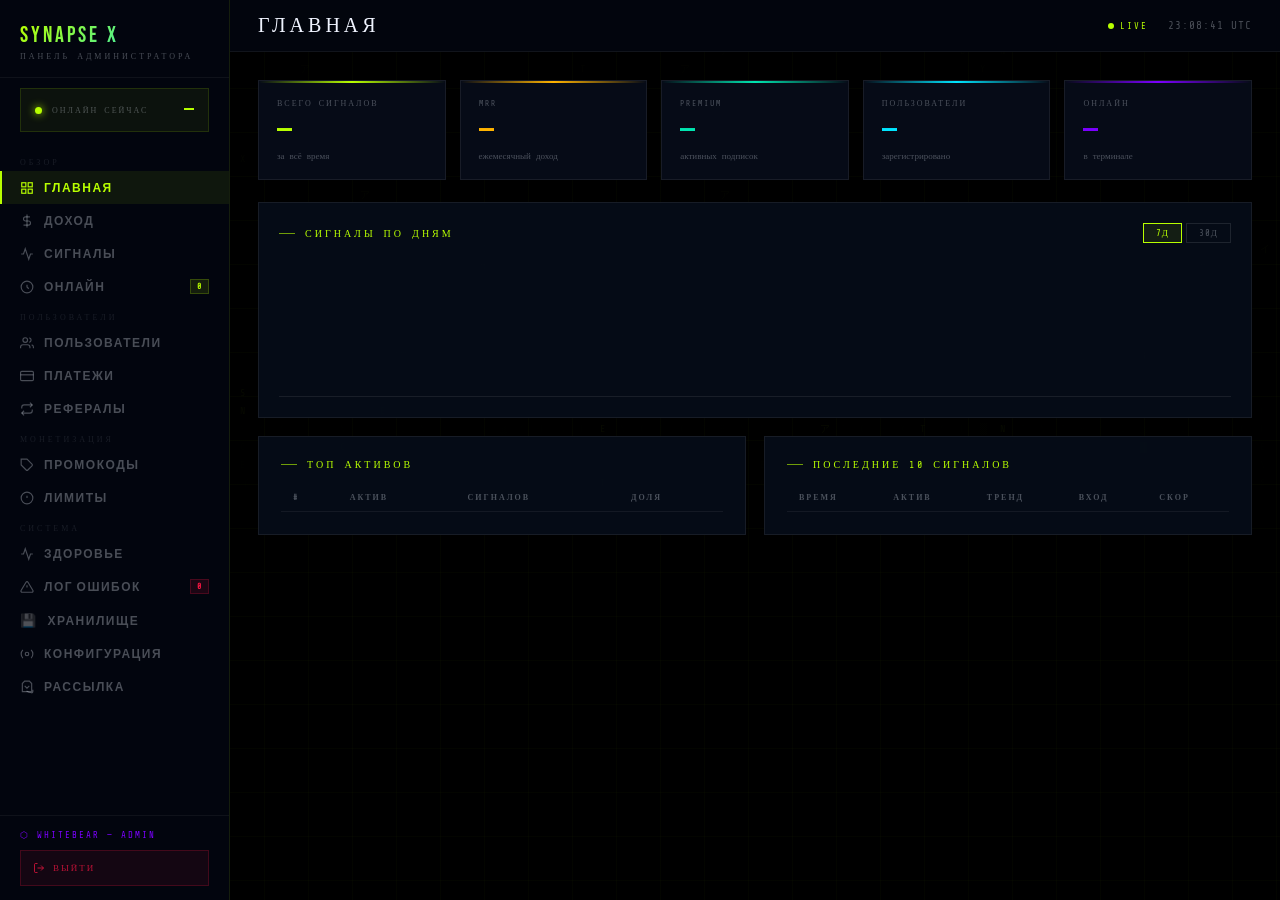
==== templates/admin.html @ c57192e7 "SynapseX clean start" ====
<!DOCTYPE html>
<html lang="ru">
<head>
<meta charset="UTF-8">
<meta name="viewport" content="width=device-width, initial-scale=1.0">
<title>SYNAPSE X // ПАНЕЛЬ АДМИНИСТРАТОРА</title>
<link href="https://fonts.googleapis.com/css2?family=Bebas+Neue&family=Share+Tech+Mono&family=Barlow+Condensed:wght@400;600;700;800;900&display=swap" rel="stylesheet">
<style>
*,*::before,*::after{box-sizing:border-box;margin:0;padding:0;}
:root{
  --void:#000;--deep:#03060f;--s1:#070d1a;--s2:#0d1525;
  --acid:#b8ff00;--volt:#7b00ff;--ice:#00e5ff;
  --hot:#ff1744;--gold:#ffb300;--mint:#00e5b0;--coral:#ff5565;
  --t1:#f0f4ff;--t2:rgba(240,244,255,.65);--t3:rgba(240,244,255,.3);--t4:rgba(240,244,255,.1);
  --b0:rgba(255,255,255,.04);--b1:rgba(255,255,255,.07);--b2:rgba(255,255,255,.12);
  --fb:'Bebas Neue';--fc:'Barlow Condensed';--fm:'Share Tech Mono';
}
html,body{width:100vw;min-height:100vh;background:var(--void);color:var(--t1);font-family:var(--fc),sans-serif;overflow-x:hidden;}
canvas#bg{position:fixed;inset:0;z-index:0;opacity:.09;pointer-events:none;}
.grid-bg{position:fixed;inset:0;z-index:0;pointer-events:none;
  background-image:linear-gradient(rgba(184,255,0,.02) 1px,transparent 1px),
  linear-gradient(90deg,rgba(184,255,0,.02) 1px,transparent 1px);background-size:44px 44px;}

/* ── Layout ── */
.layout{display:flex;min-height:100vh;position:relative;z-index:1;}

/* ── Sidebar ── */
.sidebar{width:230px;flex-shrink:0;background:rgba(3,6,15,.98);border-right:1px solid rgba(184,255,0,.1);
  display:flex;flex-direction:column;position:sticky;top:0;height:100vh;overflow-y:auto;}
.sidebar-logo{padding:22px 20px 16px;border-bottom:1px solid rgba(255,255,255,.05);}
.sidebar-logo-title{font-family:var(--fb);font-size:22px;letter-spacing:3px;
  background:linear-gradient(135deg,var(--acid),var(--ice));-webkit-background-clip:text;
  -webkit-text-fill-color:transparent;background-clip:text;}
.sidebar-logo-sub{font-family:var(--fm);font-size:8px;color:var(--t3);letter-spacing:3px;margin-top:3px;}

.online-badge{margin:10px 20px;background:rgba(184,255,0,.05);border:1px solid rgba(184,255,0,.13);
  padding:9px 14px;display:flex;align-items:center;gap:10px;}
.online-dot{width:7px;height:7px;border-radius:50%;background:var(--acid);flex-shrink:0;
  box-shadow:0 0 8px var(--acid);animation:blink 1.5s ease-in-out infinite;}
.online-label{font-family:var(--fm);font-size:8px;color:var(--t3);letter-spacing:2px;}
.online-count{font-family:var(--fb);font-size:20px;color:var(--acid);margin-left:auto;}

.nav{padding:6px 0;flex:1;}
.nav-section{font-family:var(--fm);font-size:8px;color:var(--t4);letter-spacing:3px;padding:10px 20px 4px;}
.nav-item{display:flex;align-items:center;gap:10px;padding:9px 20px;font-size:12px;font-weight:700;
  letter-spacing:1.5px;text-transform:uppercase;color:var(--t3);cursor:pointer;text-decoration:none;
  transition:all .2s;position:relative;}
.nav-item:hover{color:var(--t1);background:rgba(184,255,0,.04);}
.nav-item.active{color:var(--acid);background:rgba(184,255,0,.07);}
.nav-item.active::before{content:'';position:absolute;left:0;top:0;bottom:0;width:2px;background:var(--acid);}
.nav-item svg{width:14px;height:14px;flex-shrink:0;}
.nav-badge{margin-left:auto;font-family:var(--fm);font-size:8px;padding:2px 6px;
  background:rgba(184,255,0,.1);color:var(--acid);border:1px solid rgba(184,255,0,.2);}
.nav-badge.red{background:rgba(255,23,68,.1);color:var(--hot);border-color:rgba(255,23,68,.2);}
.nav-badge.gold{background:rgba(255,179,0,.1);color:var(--gold);border-color:rgba(255,179,0,.2);}

.sidebar-footer{padding:14px 20px;border-top:1px solid rgba(255,255,255,.05);}
.admin-tag{font-family:var(--fm);font-size:9px;color:var(--volt);letter-spacing:2px;margin-bottom:10px;}
.btn-logout{display:flex;align-items:center;gap:8px;width:100%;height:36px;
  background:rgba(255,23,68,.07);border:1px solid rgba(255,23,68,.2);color:rgba(255,23,68,.7);
  font-family:var(--fm);font-size:9px;letter-spacing:2px;cursor:pointer;text-decoration:none;
  padding:0 12px;transition:all .2s;text-transform:uppercase;}
.btn-logout:hover{background:rgba(255,23,68,.14);border-color:var(--hot);color:var(--hot);}

/* ── Main ── */
.main{flex:1;display:flex;flex-direction:column;min-width:0;}
.topbar{height:52px;background:rgba(3,6,15,.92);border-bottom:1px solid rgba(255,255,255,.06);
  display:flex;align-items:center;justify-content:space-between;padding:0 28px;
  position:sticky;top:0;z-index:50;backdrop-filter:blur(10px);}
.page-title{font-family:var(--fb);font-size:20px;letter-spacing:4px;color:var(--t1);}
.topbar-right{display:flex;align-items:center;gap:20px;}
.live-indicator{display:flex;align-items:center;gap:6px;font-family:var(--fm);font-size:9px;color:var(--acid);letter-spacing:2px;}
.live-dot{width:6px;height:6px;background:var(--acid);border-radius:50%;animation:blink 1.2s infinite;}
@keyframes blink{0%,100%{opacity:1;}50%{opacity:.3;}}
.clock{font-family:var(--fm);font-size:11px;color:var(--t3);letter-spacing:1px;}
.content{padding:28px;flex:1;}

/* ── Stats grid ── */
.stats-grid{display:grid;grid-template-columns:repeat(5,1fr);gap:14px;margin-bottom:22px;}
.stats-grid-3{display:grid;grid-template-columns:repeat(3,1fr);gap:14px;margin-bottom:22px;}
.stats-grid-4{display:grid;grid-template-columns:repeat(4,1fr);gap:14px;margin-bottom:22px;}
.stat-card{background:rgba(7,13,26,.9);border:1px solid rgba(255,255,255,.07);
  padding:18px;position:relative;overflow:hidden;transition:border-color .2s;}
.stat-card:hover{border-color:rgba(184,255,0,.2);}
.stat-card::after{content:'';position:absolute;top:0;left:0;right:0;height:2px;}
.stat-card.green::after{background:linear-gradient(90deg,transparent,var(--acid),transparent);}
.stat-card.blue::after{background:linear-gradient(90deg,transparent,var(--ice),transparent);}
.stat-card.violet::after{background:linear-gradient(90deg,transparent,var(--volt),transparent);}
.stat-card.gold::after{background:linear-gradient(90deg,transparent,var(--gold),transparent);}
.stat-card.red::after{background:linear-gradient(90deg,transparent,var(--hot),transparent);}
.stat-card.mint::after{background:linear-gradient(90deg,transparent,var(--mint),transparent);}
.stat-label{font-family:var(--fm);font-size:8px;color:var(--t3);letter-spacing:2px;margin-bottom:8px;}
.stat-value{font-family:var(--fb);font-size:30px;letter-spacing:2px;line-height:1;}
.stat-value.green{color:var(--acid);}.stat-value.blue{color:var(--ice);}
.stat-value.violet{color:var(--volt);}.stat-value.gold{color:var(--gold);}
.stat-value.red{color:var(--hot);}.stat-value.mint{color:var(--mint);}
.stat-delta{font-family:var(--fm);font-size:9px;color:var(--t3);margin-top:5px;}

/* ── Panel ── */
.panel{background:rgba(7,13,26,.85);border:1px solid rgba(255,255,255,.07);padding:22px;margin-bottom:18px;}
.section-header{font-family:var(--fm);font-size:10px;color:var(--acid);letter-spacing:3px;margin-bottom:14px;
  display:flex;align-items:center;gap:10px;}
.section-header::before{content:'';width:16px;height:1px;background:var(--acid);opacity:.6;}

/* ── Table ── */
.data-table{width:100%;border-collapse:collapse;}
.data-table th{font-family:var(--fm);font-size:8px;color:var(--t3);letter-spacing:2px;text-transform:uppercase;
  padding:9px 12px;text-align:left;border-bottom:1px solid rgba(255,255,255,.06);white-space:nowrap;}
.data-table td{padding:10px 12px;font-size:12px;font-weight:600;letter-spacing:.5px;
  border-bottom:1px solid rgba(255,255,255,.04);color:var(--t2);}
.data-table tr:hover td{background:rgba(184,255,0,.02);}

/* ── Badges ── */
.badge{display:inline-block;padding:2px 8px;font-family:var(--fm);font-size:9px;letter-spacing:1px;}
.badge-long{background:rgba(0,229,176,.12);color:var(--mint);border:1px solid rgba(0,229,176,.2);}
.badge-short{background:rgba(255,23,68,.12);color:var(--hot);border:1px solid rgba(255,23,68,.2);}
.badge-neutral{background:rgba(255,255,255,.06);color:var(--t3);border:1px solid rgba(255,255,255,.1);}
.badge-ok{background:rgba(184,255,0,.1);color:var(--acid);border:1px solid rgba(184,255,0,.2);}
.badge-error{background:rgba(255,23,68,.12);color:var(--hot);border:1px solid rgba(255,23,68,.2);}
.badge-warn{background:rgba(255,179,0,.12);color:var(--gold);border:1px solid rgba(255,179,0,.2);}
.badge-premium{background:rgba(255,179,0,.15);color:var(--gold);border:1px solid rgba(255,179,0,.35);}
.badge-online{background:rgba(184,255,0,.1);color:var(--acid);border:1px solid rgba(184,255,0,.2);}

/* ── Buttons ── */
.btn-action{font-family:var(--fm);font-size:9px;letter-spacing:1px;padding:4px 10px;
  cursor:pointer;border:1px solid;transition:all .2s;text-transform:uppercase;background:none;}
.btn-action.danger{color:var(--hot);border-color:rgba(255,23,68,.3);}
.btn-action.danger:hover{background:rgba(255,23,68,.1);}
.btn-action.primary{color:var(--acid);border-color:rgba(184,255,0,.3);}
.btn-action.primary:hover{background:rgba(184,255,0,.08);}
.btn-action.gold{color:var(--gold);border-color:rgba(255,179,0,.3);}
.btn-action.gold:hover{background:rgba(255,179,0,.1);}
.btn-action.ice{color:var(--ice);border-color:rgba(0,229,255,.3);}
.btn-action.ice:hover{background:rgba(0,229,255,.08);}
.save-btn{background:rgba(184,255,0,.1);border:1px solid rgba(184,255,0,.25);color:var(--acid);
  font-family:var(--fm);font-size:9px;letter-spacing:2px;padding:8px 16px;cursor:pointer;
  transition:all .2s;text-transform:uppercase;}
.save-btn:hover{background:rgba(184,255,0,.2);}

/* ── User avatar ── */
.user-avatar{width:30px;height:30px;border-radius:50%;object-fit:cover;border:1px solid rgba(184,255,0,.2);}
.user-avatar-ph{width:30px;height:30px;border-radius:50%;background:rgba(123,0,255,.2);
  border:1px solid rgba(123,0,255,.3);display:flex;align-items:center;justify-content:center;
  font-family:var(--fb);font-size:12px;color:var(--volt);}
.progress-bar{height:4px;background:rgba(255,255,255,.08);border-radius:2px;min-width:60px;}
.progress-fill{height:100%;border-radius:2px;transition:width .3s;}

/* ── Config ── */
.config-grid{background:rgba(7,13,26,.85);border:1px solid rgba(255,255,255,.07);padding:20px;margin-bottom:16px;}
.config-row{display:flex;align-items:center;gap:14px;padding:13px 0;border-bottom:1px solid rgba(255,255,255,.04);}
.config-row:last-child{border-bottom:none;}
.config-label{font-size:13px;font-weight:700;letter-spacing:1px;flex:1;}
.config-desc{font-family:var(--fm);font-size:9px;color:var(--t3);margin-top:3px;}
.limit-input{background:rgba(7,13,26,.9);border:1px solid rgba(184,255,0,.2);color:var(--acid);
  font-family:var(--fm);font-size:13px;padding:7px 12px;width:90px;outline:none;text-align:center;}
.limit-input:focus{border-color:var(--acid);box-shadow:0 0 10px rgba(184,255,0,.15);}
.text-input{background:rgba(7,13,26,.9);border:1px solid rgba(184,255,0,.15);color:var(--t1);
  font-family:var(--fm);font-size:11px;padding:8px 12px;outline:none;width:180px;}
.text-input:focus{border-color:var(--acid);}

/* ── Health ── */
.health-grid{display:grid;grid-template-columns:repeat(3,1fr);gap:14px;}
.health-card{background:rgba(7,13,26,.85);border:1px solid rgba(255,255,255,.07);padding:18px;}
.health-service{font-family:var(--fm);font-size:11px;color:var(--t1);letter-spacing:2px;margin-bottom:8px;
  display:flex;align-items:center;gap:8px;}
.health-dot{width:7px;height:7px;border-radius:50%;flex-shrink:0;}
.dot-ok{background:var(--acid);box-shadow:0 0 8px var(--acid);animation:blink 2s infinite;}
.dot-err{background:var(--hot);}.dot-warn{background:var(--gold);}
.health-ms{font-family:var(--fm);font-size:10px;color:var(--t3);margin-top:6px;}
.health-detail{font-family:var(--fm);font-size:9px;color:var(--t3);margin-top:4px;word-break:break-all;}

/* ── Online cards ── */
.online-list{display:grid;grid-template-columns:repeat(auto-fill,minmax(280px,1fr));gap:12px;}
.online-card{background:rgba(7,13,26,.85);border:1px solid rgba(184,255,0,.1);
  padding:13px 15px;display:flex;align-items:center;gap:12px;position:relative;overflow:hidden;}
.online-card::before{content:'';position:absolute;left:0;top:0;bottom:0;width:2px;background:var(--acid);}
.online-card-info{flex:1;min-width:0;}
.online-card-name{font-size:13px;font-weight:700;letter-spacing:1px;white-space:nowrap;overflow:hidden;text-overflow:ellipsis;}
.online-card-email{font-family:var(--fm);font-size:9px;color:var(--t3);letter-spacing:1px;white-space:nowrap;overflow:hidden;text-overflow:ellipsis;}
.online-card-time{font-family:var(--fm);font-size:8px;color:var(--t4);margin-top:3px;}

/* ── Broadcast ── */
.broadcast-input{width:100%;min-height:90px;background:rgba(0,0,0,.4);border:1px solid rgba(184,255,0,.15);
  color:var(--t1);font-family:var(--fm);font-size:12px;padding:12px 16px;resize:vertical;outline:none;line-height:1.6;}
.broadcast-input:focus{border-color:var(--acid);}
.radio-group{display:flex;gap:12px;flex-wrap:wrap;margin:12px 0;}
.radio-opt{display:flex;align-items:center;gap:8px;cursor:pointer;font-family:var(--fm);font-size:10px;color:var(--t2);letter-spacing:1px;}
.radio-opt input{accent-color:var(--acid);}

/* ── Filters ── */
.filter-row{display:flex;gap:10px;align-items:center;margin-bottom:14px;flex-wrap:wrap;}
.filter-select,.filter-input{background:rgba(7,13,26,.9);border:1px solid rgba(255,255,255,.1);
  color:var(--t1);font-family:var(--fm);font-size:10px;padding:7px 12px;outline:none;letter-spacing:1px;}
.filter-select:focus,.filter-input:focus{border-color:var(--acid);}

/* ── Chart ── */
.chart-wrap{background:rgba(7,13,26,.85);border:1px solid rgba(255,255,255,.07);padding:20px;margin-bottom:18px;}
.chart-header{display:flex;align-items:center;justify-content:space-between;margin-bottom:14px;}
.chart-title{font-family:var(--fm);font-size:10px;color:var(--acid);letter-spacing:3px;display:flex;align-items:center;gap:10px;}
.chart-title::before{content:'';width:16px;height:1px;background:var(--acid);opacity:.6;}
.chart-period{display:flex;gap:4px;}
.chart-period-btn{font-family:var(--fm);font-size:9px;letter-spacing:1px;padding:4px 12px;
  background:transparent;border:1px solid rgba(255,255,255,.1);color:var(--t3);cursor:pointer;transition:all .2s;}
.chart-period-btn.active{border-color:var(--acid);color:var(--acid);background:rgba(184,255,0,.08);}
.chart-period-btn.gold-btn{border-color:rgba(255,179,0,.3);color:var(--gold);}
.chart-period-btn.gold-btn.active{border-color:var(--gold);background:rgba(255,179,0,.08);}
.chart-canvas-wrap{height:140px;position:relative;}
.chart-bars{display:flex;align-items:flex-end;gap:3px;height:100%;width:100%;}
.chart-bar-col{flex:1;display:flex;flex-direction:column;align-items:center;gap:4px;height:100%;justify-content:flex-end;}
.chart-bar{width:100%;border-radius:2px 2px 0 0;min-height:2px;position:relative;cursor:pointer;transition:height .4s ease;}
.chart-bar.green-bar{background:linear-gradient(180deg,var(--acid) 0%,rgba(184,255,0,.3) 100%);}
.chart-bar.gold-bar{background:linear-gradient(180deg,var(--gold) 0%,rgba(255,179,0,.3) 100%);}
.chart-bar:hover{filter:brightness(1.3);}
.chart-bar-tooltip{position:absolute;bottom:calc(100% + 6px);left:50%;transform:translateX(-50%);
  background:rgba(3,6,15,.95);border:1px solid rgba(184,255,0,.3);font-family:var(--fm);font-size:9px;
  color:var(--acid);padding:4px 8px;white-space:nowrap;opacity:0;pointer-events:none;transition:opacity .15s;z-index:10;}
.chart-bar:hover .chart-bar-tooltip{opacity:1;}
.chart-bar-label{font-family:var(--fm);font-size:7px;color:var(--t4);white-space:nowrap;overflow:hidden;text-overflow:ellipsis;max-width:100%;text-align:center;}
.chart-zero{position:absolute;bottom:0;left:0;right:0;height:1px;background:rgba(255,255,255,.08);}

/* ── Error log ── */
.log-item{padding:12px 16px;border-bottom:1px solid rgba(255,255,255,.04);display:flex;gap:12px;align-items:flex-start;}
.log-level{font-family:var(--fm);font-size:9px;letter-spacing:2px;padding:2px 8px;flex-shrink:0;border:1px solid;}
.log-level.ERROR{color:var(--hot);border-color:rgba(255,23,68,.3);background:rgba(255,23,68,.08);}
.log-level.WARNING{color:var(--gold);border-color:rgba(255,179,0,.3);background:rgba(255,179,0,.07);}
.log-level.CRITICAL{color:#fff;border-color:rgba(255,23,68,.6);background:rgba(255,23,68,.2);}
.log-msg{font-family:var(--fm);font-size:11px;color:var(--t2);flex:1;word-break:break-word;line-height:1.5;}
.log-meta{font-size:9px;color:var(--t3);letter-spacing:1px;margin-top:3px;}
.log-tb{font-family:var(--fm);font-size:9px;color:var(--t3);margin-top:6px;white-space:pre-wrap;
  max-height:80px;overflow:hidden;cursor:pointer;}
.log-tb.expanded{max-height:none;}

/* ── Promo form ── */
.promo-form{display:grid;grid-template-columns:repeat(auto-fill,minmax(160px,1fr));gap:12px;margin-bottom:14px;}
.form-group{display:flex;flex-direction:column;gap:6px;}
.form-label{font-family:var(--fm);font-size:9px;color:var(--t3);letter-spacing:2px;}

/* ── Two-col ── */
.two-col{display:grid;grid-template-columns:1fr 1fr;gap:18px;}

/* ── Toast ── */
#toast{position:fixed;bottom:28px;right:28px;z-index:1000;background:rgba(3,6,15,.97);
  border:1px solid var(--acid);padding:12px 20px;font-family:var(--fm);font-size:11px;color:var(--acid);
  letter-spacing:2px;opacity:0;transform:translateY(10px);transition:all .3s;pointer-events:none;
  box-shadow:0 0 20px rgba(184,255,0,.15);}
#toast.show{opacity:1;transform:translateY(0);}
#toast.error{border-color:var(--hot);color:var(--hot);box-shadow:0 0 20px rgba(255,23,68,.15);}

.tab-pane{display:none;}.tab-pane.active{display:block;}
</style>
</head>
<body>
<canvas id="bg"></canvas>
<div class="grid-bg"></div>
<div class="layout">

<!-- ═══ SIDEBAR ═══ -->
<aside class="sidebar">
  <div class="sidebar-logo">
    <div class="sidebar-logo-title">SYNAPSE X</div>
    <div class="sidebar-logo-sub">ПАНЕЛЬ АДМИНИСТРАТОРА</div>
  </div>

  <div class="online-badge">
    <div class="online-dot"></div>
    <div><div class="online-label">ОНЛАЙН СЕЙЧАС</div></div>
    <div class="online-count" id="sb-online">—</div>
  </div>

  <nav class="nav">
    <div class="nav-section">ОБЗОР</div>
    <a class="nav-item active" onclick="switchTab('dashboard')">
      <svg viewBox="0 0 24 24" fill="none" stroke="currentColor" stroke-width="2"><rect x="3" y="3" width="7" height="7"/><rect x="14" y="3" width="7" height="7"/><rect x="14" y="14" width="7" height="7"/><rect x="3" y="14" width="7" height="7"/></svg>
      Главная
    </a>
    <a class="nav-item" onclick="switchTab('revenue')">
      <svg viewBox="0 0 24 24" fill="none" stroke="currentColor" stroke-width="2"><line x1="12" y1="1" x2="12" y2="23"/><path d="M17 5H9.5a3.5 3.5 0 0 0 0 7h5a3.5 3.5 0 0 1 0 7H6"/></svg>
      Доход
    </a>
    <a class="nav-item" onclick="switchTab('signals')">
      <svg viewBox="0 0 24 24" fill="none" stroke="currentColor" stroke-width="2"><polyline points="22 12 18 12 15 21 9 3 6 12 2 12"/></svg>
      Сигналы
    </a>
    <a class="nav-item" onclick="switchTab('online')">
      <svg viewBox="0 0 24 24" fill="none" stroke="currentColor" stroke-width="2"><circle cx="12" cy="12" r="10"/><path d="M12 8v4l3 3"/></svg>
      Онлайн <span class="nav-badge" id="nb-online">0</span>
    </a>

    <div class="nav-section">ПОЛЬЗОВАТЕЛИ</div>
    <a class="nav-item" onclick="switchTab('users')">
      <svg viewBox="0 0 24 24" fill="none" stroke="currentColor" stroke-width="2"><path d="M17 21v-2a4 4 0 0 0-4-4H5a4 4 0 0 0-4 4v2"/><circle cx="9" cy="7" r="4"/><path d="M23 21v-2a4 4 0 0 0-3-3.87"/><path d="M16 3.13a4 4 0 0 1 0 7.75"/></svg>
      Пользователи
    </a>
    <a class="nav-item" onclick="switchTab('payments')">
      <svg viewBox="0 0 24 24" fill="none" stroke="currentColor" stroke-width="2"><rect x="1" y="4" width="22" height="16" rx="2"/><line x1="1" y1="10" x2="23" y2="10"/></svg>
      Платежи
    </a>
    <a class="nav-item" onclick="switchTab('referrals')">
      <svg viewBox="0 0 24 24" fill="none" stroke="currentColor" stroke-width="2"><path d="M17 1l4 4-4 4"/><path d="M3 11V9a4 4 0 0 1 4-4h14"/><path d="M7 23l-4-4 4-4"/><path d="M21 13v2a4 4 0 0 1-4 4H3"/></svg>
      Рефералы
    </a>

    <div class="nav-section">МОНЕТИЗАЦИЯ</div>
    <a class="nav-item" onclick="switchTab('promo')">
      <svg viewBox="0 0 24 24" fill="none" stroke="currentColor" stroke-width="2"><path d="M20.59 13.41l-7.17 7.17a2 2 0 0 1-2.83 0L2 12V2h10l8.59 8.59a2 2 0 0 1 0 2.82z"/><line x1="7" y1="7" x2="7.01" y2="7"/></svg>
      Промокоды
    </a>
    <a class="nav-item" onclick="switchTab('limits')">
      <svg viewBox="0 0 24 24" fill="none" stroke="currentColor" stroke-width="2"><circle cx="12" cy="12" r="10"/><line x1="12" y1="8" x2="12" y2="12"/><line x1="12" y1="16" x2="12.01" y2="16"/></svg>
      Лимиты
    </a>

    <div class="nav-section">СИСТЕМА</div>
    <a class="nav-item" onclick="switchTab('health')">
      <svg viewBox="0 0 24 24" fill="none" stroke="currentColor" stroke-width="2"><path d="M22 12h-4l-3 9L9 3l-3 9H2"/></svg>
      Здоровье
    </a>
    <a class="nav-item" onclick="switchTab('errorlog')">
      <svg viewBox="0 0 24 24" fill="none" stroke="currentColor" stroke-width="2"><path d="M10.29 3.86L1.82 18a2 2 0 0 0 1.71 3h16.94a2 2 0 0 0 1.71-3L13.71 3.86a2 2 0 0 0-3.42 0z"/><line x1="12" y1="9" x2="12" y2="13"/><line x1="12" y1="17" x2="12.01" y2="17"/></svg>
      Лог ошибок <span class="nav-badge red" id="nb-errors">0</span>
    </a>
    <a class="nav-item" onclick="switchTab('storage');loadStorage()">
      <span style="font-size:13px;">💾</span>
      Хранилище
    </a>
    <a class="nav-item" onclick="switchTab('config')">
      <svg viewBox="0 0 24 24" fill="none" stroke="currentColor" stroke-width="2"><circle cx="12" cy="12" r="3"/><path d="M19.07 4.93a10 10 0 0 1 0 14.14"/><path d="M4.93 4.93a10 10 0 0 0 0 14.14"/></svg>
      Конфигурация
    </a>
    <a class="nav-item" onclick="switchTab('broadcast')">
      <svg viewBox="0 0 24 24" fill="none" stroke="currentColor" stroke-width="2"><path d="M22 16.92v3a2 2 0 0 1-2.18 2 19.79 19.79 0 0 1-8.63-3.07"/><path d="M16 2H8l-4 4v14h16V6z"/><polyline points="8 10 12 14 16 10"/></svg>
      Рассылка
    </a>
  </nav>

  <div class="sidebar-footer">
    <div class="admin-tag">⬡ WHITEBEAR — ADMIN</div>
    <a href="/admin/logout" class="btn-logout">
      <svg width="12" height="12" viewBox="0 0 24 24" fill="none" stroke="currentColor" stroke-width="2"><path d="M9 21H5a2 2 0 0 1-2-2V5a2 2 0 0 1 2-2h4"/><polyline points="16 17 21 12 16 7"/><line x1="21" y1="12" x2="9" y2="12"/></svg>
      Выйти
    </a>
  </div>
</aside>

<!-- ═══ MAIN ═══ -->
<div class="main">
  <div class="topbar">
    <div class="page-title" id="page-title">ГЛАВНАЯ</div>
    <div class="topbar-right">
      <div class="live-indicator"><div class="live-dot"></div>LIVE</div>
      <div class="clock" id="clock">--:--:--</div>
    </div>
  </div>

  <div class="content">

    <!-- ═══ ГЛАВНАЯ ═══ -->
    <div class="tab-pane active" id="tab-dashboard">
      <div class="stats-grid">
        <div class="stat-card green"><div class="stat-label">ВСЕГО СИГНАЛОВ</div><div class="stat-value green" id="stat-total">—</div><div class="stat-delta">за всё время</div></div>
        <div class="stat-card gold"><div class="stat-label">MRR</div><div class="stat-value gold" id="stat-mrr">—</div><div class="stat-delta">ежемесячный доход</div></div>
        <div class="stat-card mint"><div class="stat-label">PREMIUM</div><div class="stat-value mint" id="stat-premium">—</div><div class="stat-delta">активных подписок</div></div>
        <div class="stat-card blue"><div class="stat-label">ПОЛЬЗОВАТЕЛИ</div><div class="stat-value blue" id="stat-users">—</div><div class="stat-delta">зарегистрировано</div></div>
        <div class="stat-card violet"><div class="stat-label">ОНЛАЙН</div><div class="stat-value violet" id="stat-online">—</div><div class="stat-delta">в терминале</div></div>
      </div>

      <!-- График сигналов -->
      <div class="chart-wrap">
        <div class="chart-header">
          <div class="chart-title">СИГНАЛЫ ПО ДНЯМ</div>
          <div class="chart-period">
            <button class="chart-period-btn active" onclick="setChartPeriod(7,this,'signals')">7Д</button>
            <button class="chart-period-btn" onclick="setChartPeriod(30,this,'signals')">30Д</button>
          </div>
        </div>
        <div class="chart-canvas-wrap"><div class="chart-bars" id="signals-chart-bars"></div><div class="chart-zero"></div></div>
      </div>

      <div class="two-col">
        <div class="panel">
          <div class="section-header">ТОП АКТИВОВ</div>
          <table class="data-table" id="top-assets-table">
            <thead><tr><th>#</th><th>АКТИВ</th><th>СИГНАЛОВ</th><th>ДОЛЯ</th></tr></thead>
            <tbody></tbody>
          </table>
        </div>
        <div class="panel">
          <div class="section-header">ПОСЛЕДНИЕ 10 СИГНАЛОВ</div>
          <table class="data-table" id="recent-signals-table">
            <thead><tr><th>ВРЕМЯ</th><th>АКТИВ</th><th>ТРЕНД</th><th>ВХОД</th><th>СКОР</th></tr></thead>
            <tbody></tbody>
          </table>
        </div>
      </div>
    </div>

    <!-- ═══ ДОХОД ═══ -->
    <div class="tab-pane" id="tab-revenue">
      <div class="stats-grid-4">
        <div class="stat-card gold"><div class="stat-label">MRR (USD)</div><div class="stat-value gold" id="rev-mrr">—</div><div class="stat-delta" id="rev-subs">0 подписок</div></div>
        <div class="stat-card green"><div class="stat-label">ARR</div><div class="stat-value green" id="rev-arr">—</div><div class="stat-delta">прогноз на год</div></div>
        <div class="stat-card blue"><div class="stat-label">ЗА 30 ДНЕЙ</div><div class="stat-value blue" id="rev-30d">—</div><div class="stat-delta" id="rev-30d-cnt">0 платежей</div></div>
        <div class="stat-card mint"><div class="stat-label">СЕГОДНЯ</div><div class="stat-value mint" id="rev-today">—</div><div class="stat-delta" id="rev-today-cnt">0 платежей</div></div>
      </div>

      <div class="chart-wrap">
        <div class="chart-header">
          <div class="chart-title" style="color:var(--gold);">ДОХОД ПО ДНЯМ (USD)</div>
          <div class="chart-period">
            <button class="chart-period-btn gold-btn active" onclick="setRevChartPeriod(7,this)">7Д</button>
            <button class="chart-period-btn gold-btn" onclick="setRevChartPeriod(30,this)">30Д</button>
          </div>
        </div>
        <div class="chart-canvas-wrap"><div class="chart-bars" id="revenue-chart-bars"></div><div class="chart-zero"></div></div>
      </div>

      <div class="two-col">
        <div class="panel">
          <div class="section-header">ИТОГО ПО ВАЛЮТАМ</div>
          <table class="data-table">
            <tbody id="rev-currency-tbody"></tbody>
          </table>
        </div>
        <div class="panel">
          <div class="section-header">АКТИВНЫЕ ПОДПИСКИ</div>
          <div id="rev-active-list" style="font-family:var(--fm);font-size:11px;color:var(--t3);">Загрузка...</div>
        </div>
      </div>
    </div>

    <!-- ═══ СИГНАЛЫ ═══ -->
    <div class="tab-pane" id="tab-signals">
      <div class="filter-row">
        <select class="filter-select" id="filter-asset" onchange="loadSignals()"><option value="">Все активы</option></select>
        <select class="filter-select" id="filter-dir" onchange="loadSignals()">
          <option value="">Все направления</option>
          <option value="LONG">ЛОНГ</option>
          <option value="SHORT">ШОРТ</option>
        </select>
        <span class="badge badge-ok" id="signals-count" style="margin-left:auto;">0 записей</span>
      </div>
      <div class="panel" style="padding:0;overflow:auto;">
        <table class="data-table" id="signals-table">
          <thead><tr><th>#</th><th>ВРЕМЯ</th><th>АКТИВ</th><th>ТРЕНД</th><th>ВХОД</th><th>TP1</th><th>SL</th><th>ПЛЕЧО</th><th>МАРЖА</th><th>ПОЗИЦИЯ</th><th>СКОР</th><th>IP</th></tr></thead>
          <tbody></tbody>
        </table>
      </div>
    </div>

    <!-- ═══ ОНЛАЙН ═══ -->
    <div class="tab-pane" id="tab-online">
      <div class="stats-grid-3">
        <div class="stat-card green"><div class="stat-label">ОНЛАЙН СЕЙЧАС</div><div class="stat-value green" id="on-count">—</div><div class="stat-delta">открыт терминал</div></div>
        <div class="stat-card blue"><div class="stat-label">АКТИВНЫ (5 МИН)</div><div class="stat-value blue" id="on-active">—</div><div class="stat-delta">делали запросы</div></div>
        <div class="stat-card gold"><div class="stat-label">ПИКОВЫЕ</div><div class="stat-value gold" id="on-peak">—</div><div class="stat-delta">за сегодня</div></div>
      </div>
      <div class="panel">
        <div class="section-header">ПОЛЬЗОВАТЕЛИ В ТЕРМИНАЛЕ <button class="save-btn" style="margin-left:auto;" onclick="loadOnline()">↻ Обновить</button></div>
        <div class="online-list" id="online-list"><div style="font-family:var(--fm);font-size:11px;color:var(--t3);">Загрузка...</div></div>
      </div>
    </div>

    <!-- ═══ ПОЛЬЗОВАТЕЛИ ═══ -->
    <div class="tab-pane" id="tab-users">
      <div class="filter-row">
        <input class="filter-input" id="filter-user-search" placeholder="Имя / email..." oninput="filterUsersTable()" style="width:220px;">
        <select class="filter-select" id="filter-user-plan" onchange="filterUsersTable()">
          <option value="">Все тарифы</option>
          <option value="free">Бесплатный</option>
          <option value="premium">Премиум</option>
        </select>
        <span class="badge badge-ok" id="users-count" style="margin-left:auto;">0</span>
      </div>
      <div class="panel" style="padding:0;overflow:auto;">
        <table class="data-table" id="users-table">
          <thead><tr><th></th><th>ИМЯ</th><th>EMAIL</th><th>ТАРИФ</th><th>ЛИМИТ/ДЕНЬ</th><th>СЕГОДНЯ</th><th>РЕФЕРАЛ</th><th>ПОСЛЕДНИЙ ВИЗИТ</th><th>ДЕЙСТВИЯ</th></tr></thead>
          <tbody></tbody>
        </table>
      </div>
    </div>

    <!-- ═══ ПЛАТЕЖИ ═══ -->
    <div class="tab-pane" id="tab-payments">
      <div class="filter-row">
        <span class="badge badge-ok" id="payments-count" style="margin-left:auto;">0 записей</span>
        <button class="save-btn" onclick="loadPayments()">↻ Обновить</button>
      </div>
      <div class="panel" style="padding:0;overflow:auto;">
        <table class="data-table" id="payments-table">
          <thead><tr><th>#</th><th>ПОЛЬЗОВАТЕЛЬ</th><th>EMAIL</th><th>СУММА</th><th>ВАЛЮТА</th><th>СТАТУС</th><th>ДАТА</th><th>STRIPE ID</th></tr></thead>
          <tbody></tbody>
        </table>
      </div>
    </div>

    <!-- ═══ РЕФЕРАЛЫ ═══ -->
    <div class="tab-pane" id="tab-referrals">
      <div class="two-col" style="margin-bottom:18px;">
        <div class="panel">
          <div class="section-header">ТОП РЕФЕРЕРОВ</div>
          <table class="data-table" id="top-ref-table">
            <thead><tr><th>#</th><th>ПОЛЬЗОВАТЕЛЬ</th><th>ПРИГЛАШЕНО</th><th>ВОЗНАГРАЖДЕНО</th></tr></thead>
            <tbody></tbody>
          </table>
        </div>
        <div class="panel">
          <div class="section-header">СТАТИСТИКА</div>
          <div id="ref-stats" style="font-family:var(--fm);font-size:11px;color:var(--t3);">Загрузка...</div>
        </div>
      </div>
      <div class="panel" style="padding:0;overflow:auto;">
        <div class="section-header" style="padding:16px 16px 0;">ПОСЛЕДНИЕ РЕФЕРАЛЫ</div>
        <table class="data-table" id="referrals-table">
          <thead><tr><th>РЕФЕРЕР</th><th>ПРИГЛАШЁННЫЙ</th><th>БОНУС</th><th>ВЫДАН</th><th>ДАТА</th></tr></thead>
          <tbody></tbody>
        </table>
      </div>
    </div>

    <!-- ═══ ПРОМОКОДЫ ═══ -->
    <div class="tab-pane" id="tab-promo">
      <div class="panel">
        <div class="section-header">СОЗДАТЬ ПРОМОКОД</div>
        <div class="promo-form">
          <div class="form-group">
            <div class="form-label">КОД</div>
            <input class="text-input" id="promo-code" placeholder="SUMMER25" style="width:100%;">
          </div>
          <div class="form-group">
            <div class="form-label">СКИДКА %</div>
            <input class="limit-input" type="number" id="promo-pct" value="0" min="0" max="100" style="width:100%;">
          </div>
          <div class="form-group">
            <div class="form-label">СКИДКА $</div>
            <input class="limit-input" type="number" id="promo-amt" value="0" min="0" step="0.01" style="width:100%;">
          </div>
          <div class="form-group">
            <div class="form-label">ВАЛЮТА</div>
            <select class="filter-select" id="promo-currency" style="width:100%;">
              <option value="usd">USD</option>
              <option value="eur">EUR</option>
            </select>
          </div>
          <div class="form-group">
            <div class="form-label">МАКС. ИСПОЛЬЗОВАНИЙ</div>
            <input class="limit-input" type="number" id="promo-uses" value="1" min="0" style="width:100%;">
          </div>
          <div class="form-group">
            <div class="form-label">ДЕЙСТВУЕТ ДО</div>
            <input class="filter-input" type="date" id="promo-until" style="width:100%;">
          </div>
        </div>
        <div class="form-group" style="margin-bottom:14px;">
          <div class="form-label">ЗАМЕТКА</div>
          <input class="text-input" id="promo-notes" placeholder="Для чего этот код..." style="width:100%;max-width:400px;">
        </div>
        <button class="save-btn" onclick="createPromo()">+ СОЗДАТЬ КОД</button>
      </div>

      <div class="panel" style="padding:0;overflow:auto;">
        <div class="section-header" style="padding:16px 16px 0;">АКТИВНЫЕ ПРОМОКОДЫ</div>
        <table class="data-table" id="promo-table">
          <thead><tr><th>КОД</th><th>СКИДКА</th><th>ВАЛЮТА</th><th>ИСПОЛЬЗОВАНИЙ</th><th>МАКС</th><th>ДЕЙСТВУЕТ ДО</th><th>СТАТУС</th><th>ЗАМЕТКА</th><th>ДЕЙСТВИЕ</th></tr></thead>
          <tbody></tbody>
        </table>
      </div>
    </div>

    <!-- ═══ ЛИМИТЫ ═══ -->
    <div class="tab-pane" id="tab-limits">
      <div class="two-col">
        <div>
          <div class="panel">
            <div class="section-header">ГЛОБАЛЬНЫЕ ЛИМИТЫ</div>
            <div class="config-grid">
              <div class="config-row">
                <div><div class="config-label">Бесплатный — сигналов/день</div><div class="config-desc">Обычные пользователи</div></div>
                <input class="limit-input" type="number" id="cfg-free-limit" value="2" min="0" max="100">
                <button class="save-btn" onclick="saveLimit('free_daily_limit')">OK</button>
              </div>
              <div class="config-row">
                <div><div class="config-label">Premium — сигналов/день</div><div class="config-desc">Платные подписчики</div></div>
                <input class="limit-input" type="number" id="cfg-premium-limit" value="15" min="0" max="1000">
                <button class="save-btn" onclick="saveLimit('premium_daily_limit')">OK</button>
              </div>
              <div class="config-row">
                <div><div class="config-label">Rate Limiter — запросов/мин</div><div class="config-desc">Защита от спама по IP</div></div>
                <input class="limit-input" type="number" id="cfg-max-calls" value="5" min="1" max="60">
                <button class="save-btn" onclick="saveConfig('rate_limit')">OK</button>
              </div>
            </div>
          </div>
          <div class="panel">
            <div class="section-header">БЫСТРЫЕ ДЕЙСТВИЯ</div>
            <div style="display:flex;gap:10px;flex-wrap:wrap;">
              <button class="save-btn" onclick="adminAction('clear_rate_limits')">↺ Сбросить rate limiter</button>
              <button class="save-btn" onclick="adminAction('warm_cache')">⚡ Прогреть кэш</button>
              <button class="save-btn" style="color:var(--gold);border-color:rgba(255,179,0,.3);" onclick="resetAllDailyLimits()">↺ Сбросить дневные лимиты</button>
            </div>
          </div>
        </div>
        <div>
          <div class="panel">
            <div class="section-header">TTL КЭША</div>
            <div class="config-grid">
              <div class="config-row">
                <div><div class="config-label">TTL цен (сек)</div></div>
                <input class="limit-input" type="number" id="cfg-ttl-price" value="10" min="1">
                <button class="save-btn" onclick="saveConfig('ttl_price')">OK</button>
              </div>
              <div class="config-row">
                <div><div class="config-label">TTL свечей (сек)</div></div>
                <input class="limit-input" type="number" id="cfg-ttl-klines" value="60" min="1">
                <button class="save-btn" onclick="saveConfig('ttl_klines')">OK</button>
              </div>
            </div>
          </div>
          <div class="panel">
            <div class="section-header">ТАРИФЫ — СВОДКА</div>
            <table class="data-table"><thead><tr><th>ТАРИФ</th><th>ЛИМИТ/ДЕНЬ</th><th>ЮЗЕРОВ</th></tr></thead>
              <tbody id="plans-info-tbody"></tbody>
            </table>
          </div>
        </div>
      </div>
    </div>

    <!-- ═══ ЗДОРОВЬЕ ═══ -->
    <div class="tab-pane" id="tab-health">
      <div class="panel" style="margin-bottom:18px;">
        <div class="section-header">СТАТУС СЕРВИСОВ <span class="badge badge-ok" id="health-ts" style="margin-left:auto;">—</span></div>
        <div class="health-grid" id="health-grid"><div style="font-family:var(--fm);font-size:11px;color:var(--t3);">Загрузка...</div></div>
      </div>
      <div class="panel">
        <div class="section-header">ПЕРЕМЕННЫЕ ОКРУЖЕНИЯ</div>
        <div id="env-status-health" style="font-family:var(--fm);font-size:11px;">—</div>
      </div>
    </div>

    <!-- ═══ ЛОГ ОШИБОК ═══ -->
    <div class="tab-pane" id="tab-storage">
    <div style="display:flex;align-items:center;justify-content:space-between;margin-bottom:16px;">
      <h2 style="font-family:var(--fb);font-size:18px;letter-spacing:2px;">💾 ХРАНИЛИЩЕ</h2>
      <div style="display:flex;gap:8px;">
        <button onclick="loadStorage()" class="btn-action">🔄 Обновить</button>
        <button onclick="runCleanup(60)" class="btn-action" style="background:rgba(255,179,0,0.1);border-color:rgba(255,179,0,0.3);">🗑 Очистить 60д+</button>
        <button onclick="runCleanup(30)" class="btn-action btn-danger">⚠ Очистить 30д+</button>
      </div>
    </div>

    <!-- DB Size -->
    <div style="display:grid;grid-template-columns:repeat(3,1fr);gap:12px;margin-bottom:20px;" id="storage-cards">
      <div class="stat-card"><div class="stat-label">РАЗМЕР БД</div><div class="stat-value" id="st-size">—</div><div class="stat-delta">MB на диске</div></div>
      <div class="stat-card"><div class="stat-label">ХРАНЕНИЕ</div><div class="stat-value">60</div><div class="stat-delta">дней</div></div>
      <div class="stat-card"><div class="stat-label">ОЧИСТКА</div><div class="stat-value" style="font-size:14px;">ежедневно</div><div class="stat-delta">авто</div></div>
    </div>

    <!-- Tables stats -->
    <div style="background:var(--card-bg);border:1px solid var(--b);padding:16px;margin-bottom:16px;">
      <div style="font-family:var(--fm);font-size:10px;color:var(--t3);letter-spacing:2px;margin-bottom:12px;">ТАБЛИЦЫ В БД</div>
      <div id="storage-tables" style="display:grid;grid-template-columns:repeat(auto-fill,minmax(200px,1fr));gap:8px;"></div>
    </div>

    <!-- Trades stats -->
    <div style="background:var(--card-bg);border:1px solid var(--b);padding:16px;margin-bottom:16px;">
      <div style="font-family:var(--fm);font-size:10px;color:var(--t3);letter-spacing:2px;margin-bottom:8px;">СТАТИСТИКА СДЕЛОК</div>
      <div id="storage-trades" style="font-family:var(--fm);font-size:12px;color:var(--t2);line-height:2;"></div>
    </div>

    <!-- Cleanup log -->
    <div style="background:var(--card-bg);border:1px solid var(--b);padding:16px;">
      <div style="font-family:var(--fm);font-size:10px;color:var(--t3);letter-spacing:2px;margin-bottom:8px;">ЛОГ ОЧИСТКИ</div>
      <div id="storage-cleanup-log" style="font-family:var(--fm);font-size:11px;color:var(--t3);line-height:1.8;">Нажмите "Очистить" для запуска очистки</div>
    </div>
  </div>

  <div class="tab-pane" id="tab-errorlog">
      <div class="filter-row">
        <select class="filter-select" id="filter-log-level" onchange="loadErrorLog()">
          <option value="">Все уровни</option>
          <option value="WARNING">WARNING</option>
          <option value="ERROR">ERROR</option>
          <option value="CRITICAL">CRITICAL</option>
        </select>
        <span class="badge badge-error" id="errors-count" style="margin-left:auto;">0 записей</span>
        <button class="save-btn" onclick="loadErrorLog()">↻</button>
        <button class="btn-action danger" onclick="clearErrorLog()">🗑 Очистить</button>
      </div>
      <div class="panel" style="padding:0;" id="error-log-list">
        <div style="font-family:var(--fm);font-size:11px;color:var(--t3);padding:20px;">Загрузка...</div>
      </div>
    </div>

    <!-- ═══ КОНФИГУРАЦИЯ ═══ -->
    <div class="tab-pane" id="tab-config">
      <div class="panel"><div class="section-header">ПЕРЕМЕННЫЕ ОКРУЖЕНИЯ</div><div id="env-status" style="font-family:var(--fm);font-size:11px;">Загрузка...</div></div>
      <div class="panel"><div class="section-header">ДЕЙСТВИЯ</div>
        <div style="display:flex;gap:10px;flex-wrap:wrap;">
          <button class="save-btn" onclick="adminAction('clear_rate_limits')">↺ Сбросить Rate Limiter</button>
          <button class="save-btn" onclick="adminAction('warm_cache')">⚡ Прогреть кэш</button>
        </div>
      </div>
    </div>

    <!-- ═══ РАССЫЛКА ═══ -->
    <div class="tab-pane" id="tab-broadcast">
      <div class="panel" style="max-width:600px;">
        <div class="section-header">ОТПРАВИТЬ В TELEGRAM</div>
        <textarea class="broadcast-input" id="broadcast-msg" placeholder="Введите сообщение..."></textarea>
        <div class="radio-group">
          <label class="radio-opt"><input type="radio" name="tg-target" value="admin" checked> Администратор</label>
          <label class="radio-opt"><input type="radio" name="tg-target" value="channel"> Канал @SynapseX_AI</label>
          <label class="radio-opt"><input type="radio" name="tg-target" value="group"> Группа</label>
        </div>
        <button class="save-btn" onclick="sendBroadcast()">✈ Отправить</button>
      </div>
    </div>

  </div><!-- /content -->
</div><!-- /main -->
</div><!-- /layout -->
<div id="toast"></div>

<script>
// ── Часы ──────────────────────────────────────────────────────────────────────
function updateClock(){const n=new Date();document.getElementById('clock').textContent=n.toUTCString().slice(17,25)+' UTC';}
setInterval(updateClock,1000);updateClock();

// ── Вкладки ───────────────────────────────────────────────────────────────────
const tabTitles={dashboard:'ГЛАВНАЯ',revenue:'ДОХОД',signals:'СИГНАЛЫ',online:'ОНЛАЙН',
  users:'ПОЛЬЗОВАТЕЛИ',payments:'ИСТОРИЯ ПЛАТЕЖЕЙ',referrals:'РЕФЕРАЛЫ',
  promo:'ПРОМОКОДЫ',limits:'ЛИМИТЫ',health:'ЗДОРОВЬЕ СИСТЕМЫ',
  errorlog:'ЛОГ ОШИБОК',config:'КОНФИГУРАЦИЯ',broadcast:'РАССЫЛКА',screener:'СКРИНЕР СИГНАЛОВ'};

function switchTab(name){
  if(name==='screener') loadScreenerSignals();
  document.querySelectorAll('.tab-pane').forEach(p=>p.classList.remove('active'));
  document.querySelectorAll('.nav-item').forEach(n=>n.classList.remove('active'));
  document.getElementById('tab-'+name).classList.add('active');
  document.querySelectorAll('.nav-item').forEach(n=>{if(n.getAttribute('onclick')&&n.getAttribute('onclick').includes(name))n.classList.add('active');});
  document.getElementById('page-title').textContent=tabTitles[name]||name.toUpperCase();
  const loaders={dashboard:loadDashboard,revenue:loadRevenue,signals:loadSignals,
    online:loadOnline,users:loadUsers,payments:loadPayments,referrals:loadReferrals,
    promo:loadPromo,limits:loadLimits,health:loadHealth,errorlog:loadErrorLog,config:loadHealth};
  if(loaders[name]) loaders[name]();
}

// ── Toast ─────────────────────────────────────────────────────────────────────
let _tt;
function toast(msg,type='ok'){
  const el=document.getElementById('toast');
  el.textContent=msg;el.className='show'+(type==='error'?' error':'');
  clearTimeout(_tt);_tt=setTimeout(()=>el.classList.remove('show'),3200);
}

// ── Хелперы ───────────────────────────────────────────────────────────────────
function dirBadge(d){if(!d)return'<span class="badge badge-neutral">—</span>';return`<span class="badge ${d==='LONG'?'badge-long':'badge-short'}">${d==='LONG'?'ЛОНГ':'ШОРТ'}</span>`;}
function fmtTime(ts){if(!ts)return'—';const d=new Date(ts.includes('T')?ts:ts*1000);return d.toISOString().slice(0,19).replace('T',' ');}
function fmtNum(n,dec=2){if(n==null||n==='')return'—';return parseFloat(n).toFixed(dec);}
function timeAgo(ts){if(!ts)return'—';const s=Math.floor((Date.now()-new Date(ts))/1000);if(s<60)return s+' сек';if(s<3600)return Math.floor(s/60)+' мин';if(s<86400)return Math.floor(s/3600)+' ч';return Math.floor(s/86400)+' дн';}
function fmtMoney(n){if(!n&&n!==0)return'—';return'$'+parseFloat(n).toFixed(2);}

// ── Графики ───────────────────────────────────────────────────────────────────
let _chartData={signals:{7:[],30:[]},revenue:{7:[],30:[]}};
let _chartPeriod=7,_revChartPeriod=7;

function renderBars(containerId,data,valueKey,labelKey,barClass,tooltipFn){
  const wrap=document.getElementById(containerId);
  if(!wrap)return;
  if(!data||!data.length){wrap.innerHTML='<div style="font-family:var(--fm);font-size:11px;color:var(--t3);margin:auto;">Нет данных</div>';return;}
  const maxVal=Math.max(...data.map(d=>d[valueKey]||0),1);
  wrap.innerHTML=data.map(d=>{
    const pct=Math.max(4,(d[valueKey]||0)/maxVal*100);
    const label=(d[labelKey]||'').slice(5);
    return`<div class="chart-bar-col"><div class="chart-bar ${barClass}" style="height:${pct}%"><div class="chart-bar-tooltip">${tooltipFn(d)}</div></div><div class="chart-bar-label">${label}</div></div>`;
  }).join('');
}

function setChartPeriod(days,btn,type){
  _chartPeriod=days;
  btn.closest('.chart-period').querySelectorAll('.chart-period-btn').forEach(b=>b.classList.remove('active'));
  btn.classList.add('active');
  renderBars('signals-chart-bars',_chartData.signals[days],'count','date','green-bar',d=>`${d.date}\n${d.count} сигн.`);
}
function setRevChartPeriod(days,btn){
  _revChartPeriod=days;
  btn.closest('.chart-period').querySelectorAll('.chart-period-btn').forEach(b=>b.classList.remove('active'));
  btn.classList.add('active');
  renderBars('revenue-chart-bars',_chartData.revenue[days],'revenue','date','gold-bar',d=>`${d.date}\n$${d.revenue}`);
}

// ── ГЛАВНАЯ ───────────────────────────────────────────────────────────────────
async function loadDashboard(){
  try{
    const[sr,ur,revR,onR]=await Promise.all([
      fetch('/admin/api/stats'),fetch('/admin/api/users'),
      fetch('/admin/api/revenue'),fetch('/admin/api/online')
    ]);
    const[sd,ud,revd,ond]=await Promise.all([sr.json(),ur.json(),revR.json(),onR.json()]);
    const total=sd.total_signals||0;
    document.getElementById('stat-total').textContent=total;
    document.getElementById('stat-users').textContent=ud.users?.length??0;
    document.getElementById('stat-mrr').textContent='$'+fmtNum(revd.mrr,0);
    document.getElementById('stat-premium').textContent=revd.active_subs??0;
    const onN=ond.count??0;
    document.getElementById('stat-online').textContent=onN;
    document.getElementById('sb-online').textContent=onN;
    document.getElementById('nb-online').textContent=onN;

    // Топ активов
    const topTbody=document.querySelector('#top-assets-table tbody');
    if(sd.top_assets?.length){
      topTbody.innerHTML=sd.top_assets.map((a,i)=>{
        const asset=Object.keys(a)[0],cnt=Object.values(a)[0];
        return`<tr><td style="color:var(--t3);font-family:var(--fm);font-size:10px;">${i+1}</td><td style="color:var(--acid);font-family:var(--fm);">${asset}</td><td style="font-family:var(--fm);">${cnt}</td><td style="color:var(--t3);font-family:var(--fm);font-size:10px;">${(cnt/total*100).toFixed(1)}%</td></tr>`;
      }).join('');
    }

    // Последние сигналы
    const r2=await fetch('/admin/api/signals?limit=10');
    const d2=await r2.json();
    const tbody=document.querySelector('#recent-signals-table tbody');
    if(d2.signals?.length){
      tbody.innerHTML=d2.signals.map(s=>`<tr><td style="font-family:var(--fm);font-size:10px;color:var(--t3);">${fmtTime(s.ts)}</td><td style="color:var(--acid);">${s.asset}</td><td>${dirBadge(s.direction)}</td><td style="font-family:var(--fm);">${fmtNum(s.entry)}</td><td style="font-family:var(--fm);color:var(--gold);">${s.bullish_score??'—'}%</td></tr>`).join('');
    }

    // График сигналов
    const[c7,c30]=await Promise.all([fetch('/admin/api/signals/chart?days=7'),fetch('/admin/api/signals/chart?days=30')]);
    _chartData.signals[7]=await c7.json();_chartData.signals[30]=await c30.json();
    renderBars('signals-chart-bars',_chartData.signals[_chartPeriod],'count','date','green-bar',d=>`${d.date}  ${d.count} сигн.`);
  }catch(e){console.error(e);}
}

// ── ДОХОД ─────────────────────────────────────────────────────────────────────
async function loadRevenue(){
  try{
    const r=await fetch('/admin/api/revenue');
    const d=await r.json();
    document.getElementById('rev-mrr').textContent='$'+fmtNum(d.mrr,2);
    document.getElementById('rev-arr').textContent='$'+fmtNum(d.arr,0);
    document.getElementById('rev-30d').textContent='$'+fmtNum(d.last30_rev,2);
    document.getElementById('rev-30d-cnt').textContent=(d.last30_count||0)+' платежей';
    document.getElementById('rev-today').textContent='$'+fmtNum(d.today_rev,2);
    document.getElementById('rev-today-cnt').textContent=(d.today_count||0)+' платежей';
    document.getElementById('rev-subs').textContent=(d.active_subs||0)+' подписок × $19.99';
    document.getElementById('rev-currency-tbody').innerHTML=`
      <tr><td style="color:var(--t2);">USD</td><td style="font-family:var(--fm);color:var(--acid);">$${fmtNum(d.total_usd,2)}</td></tr>
      <tr><td style="color:var(--t2);">EUR</td><td style="font-family:var(--fm);color:var(--gold);">€${fmtNum(d.total_eur,2)}</td></tr>`;

    // Активные подписки
    const ur=await fetch('/admin/api/users');
    const ud=await ur.json();
    const premUsers=(ud.users||[]).filter(u=>u.is_premium);
    document.getElementById('rev-active-list').innerHTML=premUsers.length
      ? premUsers.map(u=>`<div style="display:flex;align-items:center;gap:10px;padding:8px 0;border-bottom:1px solid rgba(255,255,255,.04);">
          <div style="font-family:var(--fm);font-size:11px;color:var(--gold);">★</div>
          <div><div style="font-size:12px;font-weight:700;">${u.name||'—'}</div><div style="font-family:var(--fm);font-size:9px;color:var(--t3);">${u.email||'—'}</div></div>
        </div>`).join('')
      : '<div style="font-family:var(--fm);font-size:11px;color:var(--t3);">Нет активных подписок</div>';

    // Граф дохода
    _chartData.revenue[7]=d.chart?.slice(-7)||[];
    _chartData.revenue[30]=d.chart||[];
    renderBars('revenue-chart-bars',_chartData.revenue[_revChartPeriod],'revenue','date','gold-bar',d=>`${d.date}  $${d.revenue}`);
  }catch(e){console.error(e);}
}

// ── СИГНАЛЫ ───────────────────────────────────────────────────────────────────
async function loadSignals(){
  const asset=document.getElementById('filter-asset')?.value||'';
  const dir=document.getElementById('filter-dir')?.value||'';
  try{
    const r=await fetch(`/admin/api/signals?limit=100${asset?'&asset='+asset:''}`);
    const d=await r.json();
    let rows=d.signals||[];
    if(dir)rows=rows.filter(s=>s.direction===dir);
    document.getElementById('signals-count').textContent=rows.length+' записей';
    const tbody=document.querySelector('#signals-table tbody');
    tbody.innerHTML=rows.length?rows.map((s,i)=>`<tr>
      <td style="color:var(--t3);font-family:var(--fm);font-size:9px;">${i+1}</td>
      <td style="font-family:var(--fm);font-size:10px;color:var(--t3);white-space:nowrap;">${fmtTime(s.ts)}</td>
      <td style="color:var(--acid);">${s.asset}</td><td>${dirBadge(s.direction)}</td>
      <td style="font-family:var(--fm);">${fmtNum(s.entry)}</td>
      <td style="color:var(--mint);font-family:var(--fm);">${fmtNum(s.tp1)}</td>
      <td style="color:var(--hot);font-family:var(--fm);">${fmtNum(s.sl)}</td>
      <td style="font-family:var(--fm);">${s.leverage??'—'}x</td>
      <td style="font-family:var(--fm);">$${fmtNum(s.margin,0)}</td>
      <td style="font-family:var(--fm);color:var(--gold);">$${fmtNum(s.position_sz,0)}</td>
      <td style="font-family:var(--fm);color:var(--volt);">${s.bullish_score??'—'}%</td>
      <td style="font-family:var(--fm);font-size:9px;color:var(--t3);">${s.ip??'—'}</td>
    </tr>`).join('')
    :'<tr><td colspan="12" style="color:var(--t3);font-family:var(--fm);padding:20px;">Нет сигналов</td></tr>';
    const sel=document.getElementById('filter-asset');
    const assets=[...new Set((d.signals||[]).map(s=>s.asset))].sort();
    const cv=sel.value;
    sel.innerHTML='<option value="">Все активы</option>'+assets.map(a=>`<option value="${a}"${a===cv?' selected':''}>${a}</option>`).join('');
  }catch(e){console.error(e);}
}

// ── ОНЛАЙН ────────────────────────────────────────────────────────────────────
async function loadOnline(){
  try{
    const r=await fetch('/admin/api/online');const d=await r.json();
    const users=d.users||[];const count=d.count??0;
    document.getElementById('on-count').textContent=count;
    document.getElementById('on-active').textContent=d.active_5min??count;
    document.getElementById('on-peak').textContent=d.peak_today??count;
    document.getElementById('sb-online').textContent=count;
    document.getElementById('nb-online').textContent=count;
    const list=document.getElementById('online-list');
    if(!users.length){list.innerHTML='<div style="font-family:var(--fm);font-size:11px;color:var(--t3);padding:20px;">Никого нет онлайн</div>';return;}
    list.innerHTML=users.map(u=>`<div class="online-card">
      ${u.photo?`<img class="user-avatar" src="${u.photo}" onerror="this.style.display='none'">`:
      `<div class="user-avatar-ph">${(u.name||'?')[0].toUpperCase()}</div>`}
      <div class="online-card-info">
        <div class="online-card-name">${u.name||'Аноним'}${u.is_premium?' ★':''}</div>
        <div class="online-card-email">${u.email||'—'}</div>
        <div class="online-card-time">онлайн ${timeAgo(u.last_seen)} назад</div>
      </div>
      <span class="badge badge-online">ONLINE</span>
    </div>`).join('');
  }catch(e){console.error(e);}
}

// ── ПОЛЬЗОВАТЕЛИ ──────────────────────────────────────────────────────────────
let _allUsers=[];
async function loadUsers(){
  try{const r=await fetch('/admin/api/users');const d=await r.json();
    _allUsers=d.users||[];
    document.getElementById('users-count').textContent=_allUsers.length+' пользователей';
    renderUsersTable(_allUsers);
  }catch(e){console.error(e);}
}
function filterUsersTable(){
  const q=document.getElementById('filter-user-search').value.toLowerCase();
  const plan=document.getElementById('filter-user-plan').value;
  let rows=_allUsers;
  if(q)rows=rows.filter(u=>(u.name||'').toLowerCase().includes(q)||(u.email||'').toLowerCase().includes(q));
  if(plan)rows=rows.filter(u=>plan==='premium'?u.is_premium:!u.is_premium);
  renderUsersTable(rows);
}
function renderUsersTable(users){
  const tbody=document.querySelector('#users-table tbody');
  if(!users.length){tbody.innerHTML='<tr><td colspan="9" style="color:var(--t3);font-family:var(--fm);padding:20px;">Нет пользователей</td></tr>';return;}
  tbody.innerHTML=users.map(u=>{
    const isPrem=u.is_premium;
    const limit=u.daily_limit>=0?u.daily_limit:(isPrem?15:2);
    const used=u.signals_today??0;
    const pct=Math.min(100,limit>0?used/limit*100:0);
    const barColor=pct>=100?'var(--hot)':pct>=70?'var(--gold)':'var(--acid)';
    return`<tr>
      <td>${u.photo?`<img class="user-avatar" src="${u.photo}" onerror="this.style.display='none'">`:
      `<div class="user-avatar-ph">${(u.name||'?')[0].toUpperCase()}</div>`}</td>
      <td style="font-weight:700;">${u.name||'—'}</td>
      <td style="font-family:var(--fm);font-size:11px;color:var(--t2);">${u.email||'—'}</td>
      <td>${isPrem?'<span class="badge badge-premium">★ PREMIUM</span>':'<span class="badge badge-neutral">FREE</span>'}</td>
      <td><input type="number" value="${limit}" min="0" max="1000" style="background:transparent;border:1px solid rgba(255,255,255,.1);color:var(--acid);font-family:var(--fm);font-size:11px;width:60px;padding:3px 6px;outline:none;text-align:center;" onchange="updateUserLimit('${u.uid}',this.value)"></td>
      <td style="font-family:var(--fm);">
        <div style="display:flex;align-items:center;gap:8px;">${used}/${limit}
          <div class="progress-bar" style="width:50px;"><div class="progress-fill" style="width:${pct}%;background:${barColor};"></div></div>
        </div>
      </td>
      <td style="font-family:var(--fm);font-size:10px;color:var(--t3);">${u.ref_code||'—'}</td>
      <td style="font-family:var(--fm);font-size:10px;color:var(--t3);">${u.last_seen?timeAgo(u.last_seen)+' назад':'—'}</td>
      <td style="display:flex;gap:5px;padding:10px 12px;">
        ${isPrem?`<button class="btn-action ice" onclick="togglePremium('${u.uid}',false)">Снять</button>`
        :`<button class="btn-action gold" onclick="togglePremium('${u.uid}',true)">★ Prem</button>`}
        <button class="btn-action" style="background:rgba(184,255,0,.15);border-color:rgba(184,255,0,.5);color:#b8ff00;" onclick="giftPremium('${u.uid}','${(u.name||u.email||'').replace(/'/g,'')}')">🎁</button>
        <button class="btn-action primary" onclick="resetUserLimit('${u.uid}')">↺</button>
        <button class="btn-action danger" onclick="revokeUser('${u.uid}')">Бан</button>
      </td>
    </tr>`;
  }).join('');
}
async function togglePremium(uid,enable){
  if(!confirm(enable?`Назначить Premium: ${uid}?`:`Снять Premium: ${uid}?`))return;
  const r=await fetch('/admin/api/users/premium',{method:'POST',headers:{'Content-Type':'application/json'},body:JSON.stringify({uid,is_premium:enable})});
  const d=await r.json();
  if(d.status==='OK'){toast(enable?'★ PREMIUM НАЗНАЧЕН':'PREMIUM СНЯТ');loadUsers();}
  else toast('ОШИБКА: '+d.error,'error');
}
async function giftPremium(uid, name) {
  const days = prompt(`🎁 Подарить Premium\nПользователь: ${name}\nНа сколько дней?`, '30');
  if (!days || isNaN(parseInt(days))) return;
  try {
    const r = await fetch('/admin/api/users/gift_premium', {
      method: 'POST',
      headers: {'Content-Type':'application/json'},
      body: JSON.stringify({uid, days: parseInt(days)})
    });
    const d = await r.json();
    if (d.status === 'ok') { toast(d.message || '✅ Premium подарен'); loadUsers(); }
    else toast('ОШИБКА: ' + (d.error||''), 'error');
  } catch(e) { toast('Ошибка сети','error'); }
}
async function updateUserLimit(uid,limit){
  const r=await fetch('/admin/api/users/limit',{method:'POST',headers:{'Content-Type':'application/json'},body:JSON.stringify({uid,daily_limit:parseInt(limit)})});
  const d=await r.json();
  if(d.status==='OK')toast('ЛИМИТ ОБНОВЛЁН ✓');else toast('ОШИБКА','error');
}
async function resetUserLimit(uid){
  const r=await fetch('/admin/api/users/reset_daily',{method:'POST',headers:{'Content-Type':'application/json'},body:JSON.stringify({uid})});
  const d=await r.json();
  if(d.status==='OK'){toast('ЛИМИТ СБРОШЕН ✓');loadUsers();}else toast('ОШИБКА','error');
}
async function giftPremium(uid, name) {
  const days = prompt(`Подарить Premium для "${name}"\nНа сколько дней?`, '30');
  if (!days || isNaN(parseInt(days))) return;
  try {
    const r = await fetch('/admin/api/users/gift_premium', {
      method: 'POST',
      headers: {'Content-Type':'application/json'},
      body: JSON.stringify({uid, days: parseInt(days)})
    });
    const d = await r.json();
    showToast(d.message || d.error, d.status === 'ok' ? 'success' : 'error');
    if (d.status === 'ok') loadUsers();
  } catch(e) { showToast('Ошибка сети', 'error'); }
}


async function revokeUser(uid){
  if(!confirm('Заблокировать пользователя '+uid+'?'))return;
  const r=await fetch('/admin/api/users/revoke',{method:'POST',headers:{'Content-Type':'application/json'},body:JSON.stringify({uid})});
  const d=await r.json();
  if(d.status==='OK'){toast('ПОЛЬЗОВАТЕЛЬ ЗАБЛОКИРОВАН');loadUsers();}else toast('ОШИБКА: '+d.error,'error');
}

// ── ПЛАТЕЖИ ───────────────────────────────────────────────────────────────────
async function loadPayments(){
  try{
    const r=await fetch('/admin/api/payments');const d=await r.json();
    const rows=d.payments||[];
    document.getElementById('payments-count').textContent=rows.length+' записей';
    const tbody=document.querySelector('#payments-table tbody');
    tbody.innerHTML=rows.length?rows.map((p,i)=>`<tr>
      <td style="color:var(--t3);font-family:var(--fm);font-size:9px;">${i+1}</td>
      <td style="font-weight:700;">${p.name||'—'}</td>
      <td style="font-family:var(--fm);font-size:11px;color:var(--t2);">${p.email||'—'}</td>
      <td style="font-family:var(--fm);color:var(--gold);">${p.currency==='usd'?'$':'€'}${fmtNum(p.amount,2)}</td>
      <td style="font-family:var(--fm);text-transform:uppercase;">${p.currency||'—'}</td>
      <td><span class="badge ${p.status==='succeeded'?'badge-ok':'badge-error'}">${p.status||'—'}</span></td>
      <td style="font-family:var(--fm);font-size:10px;color:var(--t3);">${fmtTime(p.created_at)}</td>
      <td style="font-family:var(--fm);font-size:9px;color:var(--t3);">${(p.stripe_pi_id||'—').slice(0,20)}...</td>
    </tr>`).join('')
    :'<tr><td colspan="8" style="color:var(--t3);font-family:var(--fm);padding:20px;">Нет платежей</td></tr>';
  }catch(e){console.error(e);}
}

// ── РЕФЕРАЛЫ ──────────────────────────────────────────────────────────────────
async function loadReferrals(){
  try{
    const r=await fetch('/admin/api/referrals');const d=await r.json();
    const rows=d.referrals||[];const top=d.top_referrers||[];
    document.querySelector('#top-ref-table tbody').innerHTML=top.length
      ?top.map((r,i)=>`<tr>
        <td style="color:var(--t3);font-family:var(--fm);font-size:9px;">${i+1}</td>
        <td style="font-weight:700;">${r.name||r.referrer_uid?.slice(0,12)||'—'}</td>
        <td style="font-family:var(--fm);color:var(--acid);">${r.cnt}</td>
        <td style="font-family:var(--fm);color:var(--gold);">${r.rewarded_cnt}</td>
      </tr>`).join('')
      :'<tr><td colspan="4" style="color:var(--t3);font-family:var(--fm);padding:16px;">Нет данных</td></tr>';
    document.getElementById('ref-stats').innerHTML=`
      <div style="display:flex;gap:20px;flex-wrap:wrap;">
        <div><div style="font-family:var(--fm);font-size:8px;color:var(--t3);letter-spacing:2px;">ВСЕГО РЕФЕРАЛОВ</div><div style="font-family:var(--fb);font-size:28px;color:var(--acid);">${rows.length}</div></div>
        <div><div style="font-family:var(--fm);font-size:8px;color:var(--t3);letter-spacing:2px;">УНИКАЛЬНЫХ РЕФЕРЕРОВ</div><div style="font-family:var(--fb);font-size:28px;color:var(--gold);">${top.length}</div></div>
        <div><div style="font-family:var(--fm);font-size:8px;color:var(--t3);letter-spacing:2px;">ВОЗНАГРАЖДЕНО</div><div style="font-family:var(--fb);font-size:28px;color:var(--mint);">${rows.filter(r=>r.rewarded).length}</div></div>
      </div>`;
    document.querySelector('#referrals-table tbody').innerHTML=rows.length
      ?rows.map(r=>`<tr>
        <td style="font-weight:700;">${r.referrer_name||r.referrer_uid?.slice(0,12)||'—'}</td>
        <td>${r.referred_name||r.referred_uid?.slice(0,12)||'—'}</td>
        <td style="font-family:var(--fm);color:var(--gold);">+${r.reward_days} дней</td>
        <td>${r.rewarded?'<span class="badge badge-ok">ДА</span>':'<span class="badge badge-neutral">НЕТ</span>'}</td>
        <td style="font-family:var(--fm);font-size:10px;color:var(--t3);">${fmtTime(r.created_at)}</td>
      </tr>`).join('')
      :'<tr><td colspan="5" style="color:var(--t3);font-family:var(--fm);padding:20px;">Нет рефералов</td></tr>';
  }catch(e){console.error(e);}
}

// ── ПРОМОКОДЫ ─────────────────────────────────────────────────────────────────
async function loadPromo(){
  try{
    const r=await fetch('/admin/api/promo');const d=await r.json();
    const rows=d.promos||[];
    document.querySelector('#promo-table tbody').innerHTML=rows.length
      ?rows.map(p=>`<tr>
        <td style="font-family:var(--fm);color:var(--acid);letter-spacing:2px;">${p.code}</td>
        <td style="font-family:var(--fm);">${p.discount_pct?p.discount_pct+'%':p.discount_amt?'$'+p.discount_amt:'—'}</td>
        <td style="font-family:var(--fm);text-transform:uppercase;">${p.currency}</td>
        <td style="font-family:var(--fm);color:var(--t2);">${p.used_count}</td>
        <td style="font-family:var(--fm);color:var(--t3);">${p.max_uses||'∞'}</td>
        <td style="font-family:var(--fm);font-size:10px;color:var(--t3);">${p.valid_until||'—'}</td>
        <td><span class="badge ${p.is_active?'badge-ok':'badge-error'}">${p.is_active?'АКТИВЕН':'ОТКЛ'}</span></td>
        <td style="font-family:var(--fm);font-size:10px;color:var(--t3);">${p.notes||'—'}</td>
        <td><button class="btn-action ${p.is_active?'danger':'primary'}" onclick="togglePromo('${p.code}')">${p.is_active?'Откл':'Вкл'}</button></td>
      </tr>`).join('')
      :'<tr><td colspan="9" style="color:var(--t3);font-family:var(--fm);padding:20px;">Нет промокодов</td></tr>';
  }catch(e){console.error(e);}
}
async function createPromo(){
  const code=document.getElementById('promo-code').value.trim().toUpperCase();
  if(!code){toast('ВВЕДИТЕ КОД','error');return;}
  const r=await fetch('/admin/api/promo/create',{method:'POST',headers:{'Content-Type':'application/json'},body:JSON.stringify({
    code,discount_pct:parseInt(document.getElementById('promo-pct').value)||0,
    discount_amt:parseFloat(document.getElementById('promo-amt').value)||0,
    currency:document.getElementById('promo-currency').value,
    max_uses:parseInt(document.getElementById('promo-uses').value)||1,
    valid_until:document.getElementById('promo-until').value,
    notes:document.getElementById('promo-notes').value
  })});
  const d=await r.json();
  if(d.status==='OK'){toast('КОД СОЗДАН: '+code);document.getElementById('promo-code').value='';loadPromo();}
  else if(d.error==='CODE_EXISTS')toast('КОД УЖЕ СУЩЕСТВУЕТ','error');
  else toast('ОШИБКА: '+(d.error||''),'error');
}
async function togglePromo(code){
  const r=await fetch('/admin/api/promo/toggle',{method:'POST',headers:{'Content-Type':'application/json'},body:JSON.stringify({code})});
  const d=await r.json();
  if(d.status==='OK'){toast('СТАТУС ИЗМЕНЁН');loadPromo();}else toast('ОШИБКА','error');
}

// ── ЛИМИТЫ ────────────────────────────────────────────────────────────────────
async function loadLimits(){
  try{
    const r=await fetch('/admin/api/config/get');
    if(r.ok){const d=await r.json();
      if(d.free_daily_limit!=null)document.getElementById('cfg-free-limit').value=d.free_daily_limit;
      if(d.premium_daily_limit!=null)document.getElementById('cfg-premium-limit').value=d.premium_daily_limit;
      if(d.rate_max_calls!=null)document.getElementById('cfg-max-calls').value=d.rate_max_calls;
      if(d.ttl_price!=null)document.getElementById('cfg-ttl-price').value=d.ttl_price;
      if(d.ttl_klines!=null)document.getElementById('cfg-ttl-klines').value=d.ttl_klines;
    }
    const r2=await fetch('/admin/api/users');const d2=await r2.json();
    const users=d2.users||[];
    const premCount=users.filter(u=>u.is_premium).length;
    const freeCount=users.length-premCount;
    const fl=document.getElementById('cfg-free-limit').value;
    const pl=document.getElementById('cfg-premium-limit').value;
    document.getElementById('plans-info-tbody').innerHTML=`
      <tr><td><span class="badge badge-neutral">FREE</span></td><td style="font-family:var(--fm);color:var(--acid);">${fl}</td><td style="font-family:var(--fm);">${freeCount}</td></tr>
      <tr><td><span class="badge badge-premium">★ PREMIUM</span></td><td style="font-family:var(--fm);color:var(--gold);">${pl}</td><td style="font-family:var(--fm);color:var(--gold);">${premCount}</td></tr>`;
  }catch(e){console.error(e);}
}
async function saveLimit(key){
  const vals={free_daily_limit:{key:'free_daily_limit',value:document.getElementById('cfg-free-limit')?.value},
    premium_daily_limit:{key:'premium_daily_limit',value:document.getElementById('cfg-premium-limit')?.value}};
  const v=vals[key];if(!v)return;
  const r=await fetch('/admin/api/config',{method:'POST',headers:{'Content-Type':'application/json'},body:JSON.stringify(v)});
  const d=await r.json();toast(d.status==='OK'?'СОХРАНЕНО ✓':'ОШИБКА',d.status==='OK'?'ok':'error');loadLimits();
}
async function saveConfig(key){
  const vals={rate_limit:{key:'rate_max_calls',value:document.getElementById('cfg-max-calls')?.value},
    rate_window:{key:'rate_window_sec',value:document.getElementById('cfg-window')?.value},
    ttl_price:{key:'ttl_price',value:document.getElementById('cfg-ttl-price')?.value},
    ttl_klines:{key:'ttl_klines',value:document.getElementById('cfg-ttl-klines')?.value}};
  const v=vals[key];if(!v)return;
  const r=await fetch('/admin/api/config',{method:'POST',headers:{'Content-Type':'application/json'},body:JSON.stringify(v)});
  const d=await r.json();toast(d.status==='OK'?'СОХРАНЕНО ✓':'ОШИБКА',d.status==='OK'?'ok':'error');
}
async function adminAction(action){
  const r=await fetch('/admin/api/action',{method:'POST',headers:{'Content-Type':'application/json'},body:JSON.stringify({action})});
  const d=await r.json();toast(d.message||d.status,d.status==='OK'?'ok':'error');
}
async function resetAllDailyLimits(){
  if(!confirm('Сбросить дневные счётчики для ВСЕХ?'))return;
  const r=await fetch('/admin/api/action',{method:'POST',headers:{'Content-Type':'application/json'},body:JSON.stringify({action:'reset_daily_limits'})});
  const d=await r.json();toast(d.message||'ГОТОВО',d.status==='OK'?'ok':'error');
}

// ── ЗДОРОВЬЕ ──────────────────────────────────────────────────────────────────
async function loadHealth(){
  try{
    document.getElementById('health-ts').textContent='ПРОВЕРЯЮ...';
    const r=await fetch('/health');const d=await r.json();
    document.getElementById('health-ts').textContent='Обновлено: '+(d.timestamp||'').slice(0,19).replace('T',' ');
    document.getElementById('health-grid').innerHTML=Object.entries(d.checks||{}).map(([svc,info])=>{
      const ok=info.status==='OK',warn=info.status==='WARN';
      return`<div class="health-card">
        <div class="health-service"><div class="health-dot ${ok?'dot-ok':warn?'dot-warn':'dot-err'}"></div>${svc.toUpperCase().replace(/_/g,' ')}<span class="badge ${ok?'badge-ok':warn?'badge-warn':'badge-error'}" style="margin-left:auto;">${info.status}</span></div>
        ${info.ms!=null?`<div class="health-ms">${info.ms} мс</div>`:''}
        ${info.bot_name?`<div class="health-detail">@${info.bot_name}</div>`:''}
        ${info.signals_total!=null?`<div class="health-detail">${info.signals_total} сигналов в БД</div>`:''}
        ${info.detail?`<div class="health-detail" style="color:var(--hot);">${info.detail.slice(0,80)}</div>`:''}
      </div>`;
    }).join('');
    if(d.env){
      const envHtml=Object.entries(d.env).map(([k,v])=>`<div style="margin-bottom:6px;display:flex;gap:16px;"><span style="color:var(--t2);letter-spacing:1px;min-width:220px;">${k.toUpperCase().replace(/_/g,' ')}</span><span class="${v?'badge badge-ok':'badge badge-neutral'}">${v?'ЗАДАНО':'НЕ ЗАДАНО'}</span></div>`).join('');
      document.getElementById('env-status-health').innerHTML=envHtml;
      const ce=document.getElementById('env-status');if(ce)ce.innerHTML=envHtml;
    }
  }catch(e){document.getElementById('health-grid').innerHTML='<div style="color:var(--hot);font-family:var(--fm);">ОШИБКА ПРОВЕРКИ</div>';}
}

// ── ЛОГ ОШИБОК ────────────────────────────────────────────────────────────────
async function loadErrorLog(){
  try{
    const level=document.getElementById('filter-log-level').value;
    const r=await fetch(`/admin/api/error_log?limit=50${level?'&level='+level:''}`);
    const d=await r.json();
    const logs=d.logs||[];
    document.getElementById('errors-count').textContent=logs.length+' записей';
    document.getElementById('nb-errors').textContent=logs.filter(l=>l.level==='ERROR'||l.level==='CRITICAL').length;
    const list=document.getElementById('error-log-list');
    list.innerHTML=logs.length?logs.map(l=>`
      <div class="log-item">
        <div class="log-level ${l.level}">${l.level}</div>
        <div style="flex:1;">
          <div class="log-msg">${l.message}</div>
          <div class="log-meta">${l.module} · ${fmtTime(l.created_at)}</div>
          ${l.traceback?`<div class="log-tb" onclick="this.classList.toggle('expanded')">${l.traceback.slice(0,200)}${l.traceback.length>200?'\n[нажми чтобы раскрыть]':''}</div>`:''}
        </div>
      </div>`).join('')
    :'<div style="font-family:var(--fm);font-size:11px;color:var(--t3);padding:20px;">Ошибок нет 🎉</div>';
  }catch(e){console.error(e);}
}
async function clearErrorLog(){
  if(!confirm('Очистить весь лог ошибок?'))return;
  const r=await fetch('/admin/api/error_log/clear',{method:'POST'});
  const d=await r.json();
  if(d.status==='OK'){toast('ЛОГ ОЧИЩЕН');loadErrorLog();}else toast('ОШИБКА','error');
}

// ── СКРИНЕР ────────────────────────────────────────────────────────────────────
async function screenerForceRun() {
  try {
    const r = await fetch('/admin/api/screener/run', {method:'POST'});
    const d = await r.json();
    showToast(d.message || d.error || 'Запущен', d.error ? 'error' : 'success');
  } catch(e) { showToast('Ошибка', 'error'); }
}

async function loadScreenerSignals() {
  try {
    const r = await fetch('/admin/api/screener/signals?limit=20');
    const d = await r.json();
    const sigs = d.signals || [];
    const wrap = document.getElementById('screener-signals-wrap');
    if (!sigs.length) { wrap.innerHTML='<div style="color:rgba(255,255,255,.4);padding:20px;text-align:center;">Сигналов пока нет</div>'; return; }
    let html = '<table class="data-table"><thead><tr><th>Актив</th><th>Направление</th><th>Вход</th><th>TP1</th><th>SL</th><th>Доверие</th><th>TF</th><th>Время</th></tr></thead><tbody>';
    sigs.forEach(s => {
      const cls = s.direction === 'LONG' ? 'color:#00ffcc' : 'color:#ff0066';
      html += `<tr>
        <td><b>${s.asset}</b></td>
        <td style="${cls}">${s.direction}</td>
        <td>${s.entry}</td>
        <td>${s.tp1}</td>
        <td>${s.sl}</td>
        <td><b>${s.confidence}%</b></td>
        <td>${s.tf}</td>
        <td style="font-size:10px">${s.created_at ? s.created_at.slice(0,16) : ''}</td>
      </tr>`;
    });
    html += '</tbody></table>';
    wrap.innerHTML = html;
  } catch(e) { console.error(e); }
}

// ── РАССЫЛКА ──────────────────────────────────────────────────────────────────
async function sendBroadcast(){
  const msg=document.getElementById('broadcast-msg').value.trim();
  const target=document.querySelector('input[name="tg-target"]:checked')?.value||'admin';
  if(!msg){toast('ВВЕДИТЕ СООБЩЕНИЕ','error');return;}
  const r=await fetch('/admin/api/broadcast',{method:'POST',headers:{'Content-Type':'application/json'},body:JSON.stringify({message:msg,target})});
  const d=await r.json();
  if(d.status==='OK'){toast('ОТПРАВЛЕНО ✓');document.getElementById('broadcast-msg').value='';}
  else toast('ОШИБКА: '+d.error,'error');
}

// ── Инициализация ─────────────────────────────────────────────────────────────
loadDashboard();
setInterval(loadDashboard,30000);
setInterval(async()=>{
  try{const r=await fetch('/admin/api/online');const d=await r.json();
    const n=d.count??0;
    document.getElementById('sb-online').textContent=n;
    document.getElementById('nb-online').textContent=n;
  }catch(e){}
},15000);
// Загружаем счётчик ошибок
setTimeout(async()=>{
  try{const r=await fetch('/admin/api/error_log?limit=50');const d=await r.json();
    const cnt=(d.logs||[]).filter(l=>l.level==='ERROR'||l.level==='CRITICAL').length;
    document.getElementById('nb-errors').textContent=cnt;
  }catch(e){}
},2000);

// ── Matrix BG ─────────────────────────────────────────────────────────────────
(function(){
  const c=document.getElementById('bg'),ctx=c.getContext('2d');
  const chars='01アイSYNXBTCETH▓░';let cols,drops;
  function resize(){c.width=window.innerWidth;c.height=window.innerHeight;cols=Math.floor(c.width/20);drops=Array(cols).fill(1);}
  resize();window.addEventListener('resize',resize);
  setInterval(()=>{
    ctx.fillStyle='rgba(0,0,0,0.05)';ctx.fillRect(0,0,c.width,c.height);
    ctx.font='10px "Share Tech Mono"';
    drops.forEach((y,i)=>{
      ctx.fillStyle=Math.random()<.06?'rgba(184,255,0,0.5)':'rgba(184,255,0,0.07)';
      ctx.fillText(chars[Math.floor(Math.random()*chars.length)],i*20,y*18);
      if(y*18>c.height&&Math.random()>.975)drops[i]=0;drops[i]++;
    });
  },60);
})();

// ── Хранилище ──────────────────────────────────────────────────────────────
async function loadStorage() {
  try {
    const r = await fetch('/admin/api/storage');
    const d = await r.json();
    if (d.error) { console.error(d.error); return; }

    const sizeEl = document.getElementById('st-size');
    if (sizeEl) sizeEl.textContent = (d.db_size_mb || 0) + ' MB';

    const tablesEl = document.getElementById('storage-tables');
    if (tablesEl && d.tables) {
      const icons = {signals:'⚡',trades:'📊',screener_signals:'🤖',
                     users:'👤',error_log:'⚠',payment_history:'💳'};
      const colors = {signals:'#00e5ff',trades:'#b8ff00',screener_signals:'#ff9500',
                      users:'#7b00ff',error_log:'#ff4444',payment_history:'#00cc88'};
      tablesEl.innerHTML = Object.entries(d.tables).map(([tbl,cnt]) =>
        `<div style="padding:10px 12px;background:rgba(255,255,255,0.03);border:1px solid rgba(255,255,255,0.08);border-radius:6px;">
          <div style="font-family:var(--fm);font-size:9px;color:var(--t3);letter-spacing:1px;margin-bottom:4px;">${icons[tbl]||'📋'} ${tbl.toUpperCase()}</div>
          <div style="font-family:var(--fb);font-size:22px;color:${colors[tbl]||'#888'};">${Number(cnt).toLocaleString()}</div>
          <div style="font-family:var(--fm);font-size:8px;color:var(--t4);">записей</div>
        </div>`
      ).join('');
    }

    const trEl = document.getElementById('storage-trades');
    if (trEl && d.trades_detail) {
      const td = d.trades_detail;
      const total = td.total || 0;
      const wins  = td.wins  || 0;
      const losses= td.losses|| 0;
      const open  = td.open_cnt || 0;
      const wr    = total ? Math.round(wins/total*100) : 0;
      trEl.innerHTML =
        `Всего сделок: <b style="color:var(--acid)">${total}</b> &nbsp;|&nbsp;`+
        `Открытых: <b style="color:#00e5ff">${open}</b> &nbsp;|&nbsp;`+
        `<span style="color:#00ff88">✓ WIN: <b>${wins}</b></span> &nbsp;|&nbsp;`+
        `<span style="color:#ff4444">✗ LOSS: <b>${losses}</b></span> &nbsp;|&nbsp;`+
        `Win Rate: <b style="color:${wr>=50?'#00ff88':'#ff4444'}">${wr}%</b><br>`+
        `Сигналы: с <b>${d.signals_oldest||'—'}</b> по <b>${d.signals_newest||'—'}</b>`+
        ` &nbsp;|&nbsp; Хранение: <b style="color:var(--acid)">${d.retention_days||60} дней</b>`;
    }
  } catch(e) { console.error('storage:', e); }
}

async function runCleanup(days) {
  const logEl = document.getElementById('storage-cleanup-log');
  if (logEl) logEl.innerHTML = '⏳ Запускаем очистку...';
  try {
    const r = await fetch('/admin/api/storage/cleanup', {
      method:'POST', headers:{'Content-Type':'application/json'},
      body: JSON.stringify({days})
    });
    const d = await r.json();
    if (d.status === 'OK') {
      const del = d.deleted || {};
      if (logEl) logEl.innerHTML =
        `✅ <b>Очистка завершена</b> (данные старше ${days} дней удалены)<br>`+
        `Сделок удалено: <b style="color:#b8ff00">${del.trades_deleted||0}</b><br>`+
        `Сигналов удалено: <b style="color:#00e5ff">${del.signals_deleted||0}</b><br>`+
        `Скринер-сигналов: <b style="color:#ff9500">${del.screener_deleted||0}</b><br>`+
        `Логов ошибок: <b style="color:#ff4444">${del.errors_deleted||0}</b><br>`+
        `VACUUM: <b style="color:#b8ff00">${del.vacuum||'—'}</b>`;
      setTimeout(loadStorage, 1500);
    } else {
      if (logEl) logEl.textContent = '❌ Ошибка: ' + (d.error||'unknown');
    }
  } catch(e) {
    if (logEl) logEl.textContent = '❌ Сетевая ошибка: ' + e.message;
  }
}

</script>
</body>
</html>
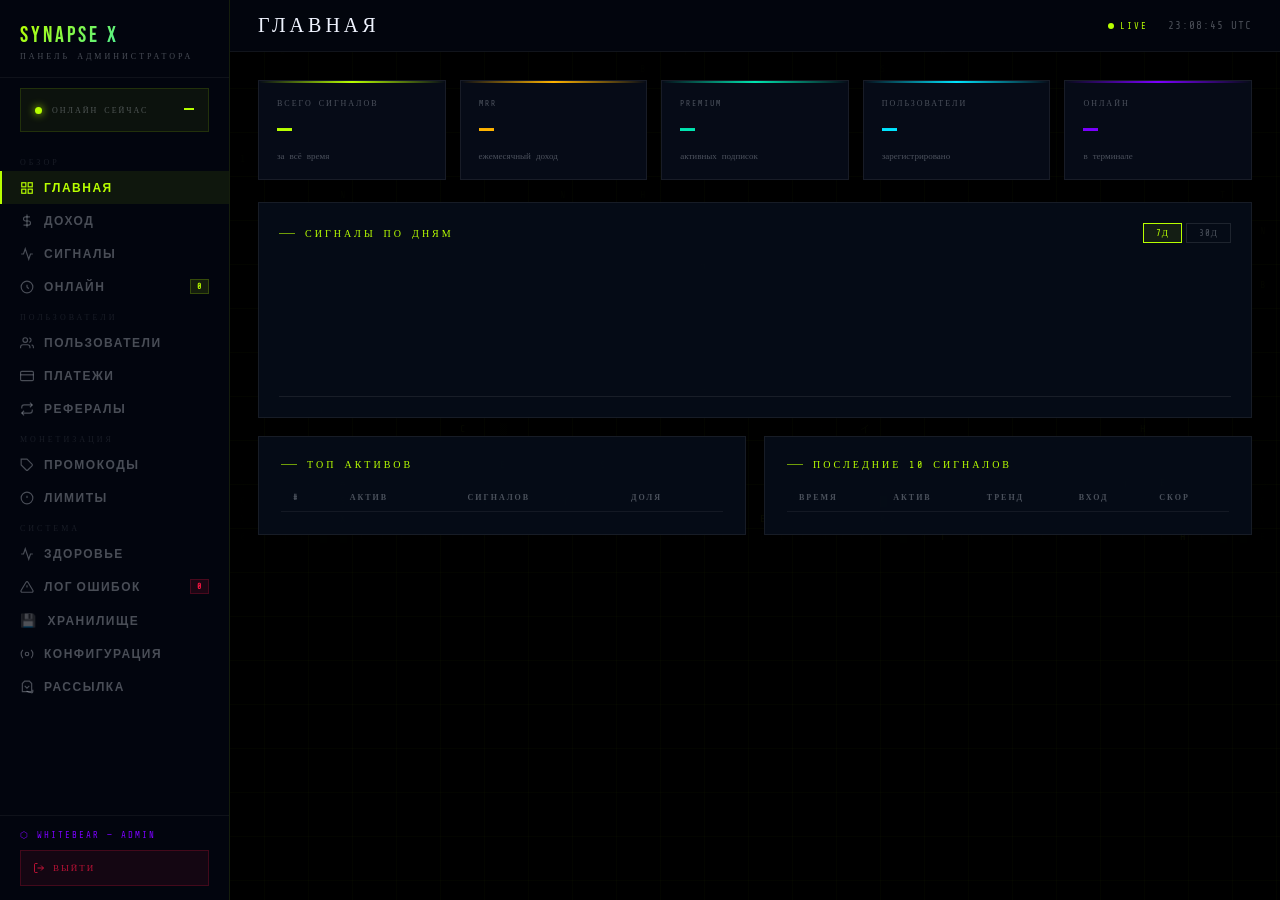
==== commit 28ec6c7e: "feat: PWA icons + email service + trial + persistent DB" ====
--- a/templates/admin.html
+++ b/templates/admin.html
@@ -643,6 +643,7 @@
       <h2 style="font-family:var(--fb);font-size:18px;letter-spacing:2px;">💾 ХРАНИЛИЩЕ</h2>
       <div style="display:flex;gap:8px;">
         <button onclick="loadStorage()" class="btn-action">🔄 Обновить</button>
+        <button onclick="runDbBackup()" class="btn-action" style="background:rgba(0,229,255,0.1);border-color:rgba(0,229,255,0.3);">💾 Бэкап в Telegram</button>
         <button onclick="runCleanup(60)" class="btn-action" style="background:rgba(255,179,0,0.1);border-color:rgba(255,179,0,0.3);">🗑 Очистить 60д+</button>
         <button onclick="runCleanup(30)" class="btn-action btn-danger">⚠ Очистить 30д+</button>
       </div>
@@ -1347,6 +1348,22 @@
   } catch(e) { console.error('storage:', e); }
 }
 
+async function runDbBackup() {
+  const logEl = document.getElementById('storage-cleanup-log');
+  if (logEl) logEl.innerHTML = '⏳ Создаём бэкап БД...';
+  try {
+    const r = await fetch('/admin/api/db/backup', {method:'POST'});
+    const d = await r.json();
+    if (d.status === 'OK') {
+      if (logEl) logEl.innerHTML = '✅ <b>Бэкап отправлен в Telegram!</b><br>Проверь личку от бота.';
+    } else {
+      if (logEl) logEl.innerHTML = '❌ ' + (d.error || 'Ошибка бэкапа');
+    }
+  } catch(e) {
+    if (logEl) logEl.innerHTML = '❌ Ошибка: ' + e.message;
+  }
+}
+
 async function runCleanup(days) {
   const logEl = document.getElementById('storage-cleanup-log');
   if (logEl) logEl.innerHTML = '⏳ Запускаем очистку...';
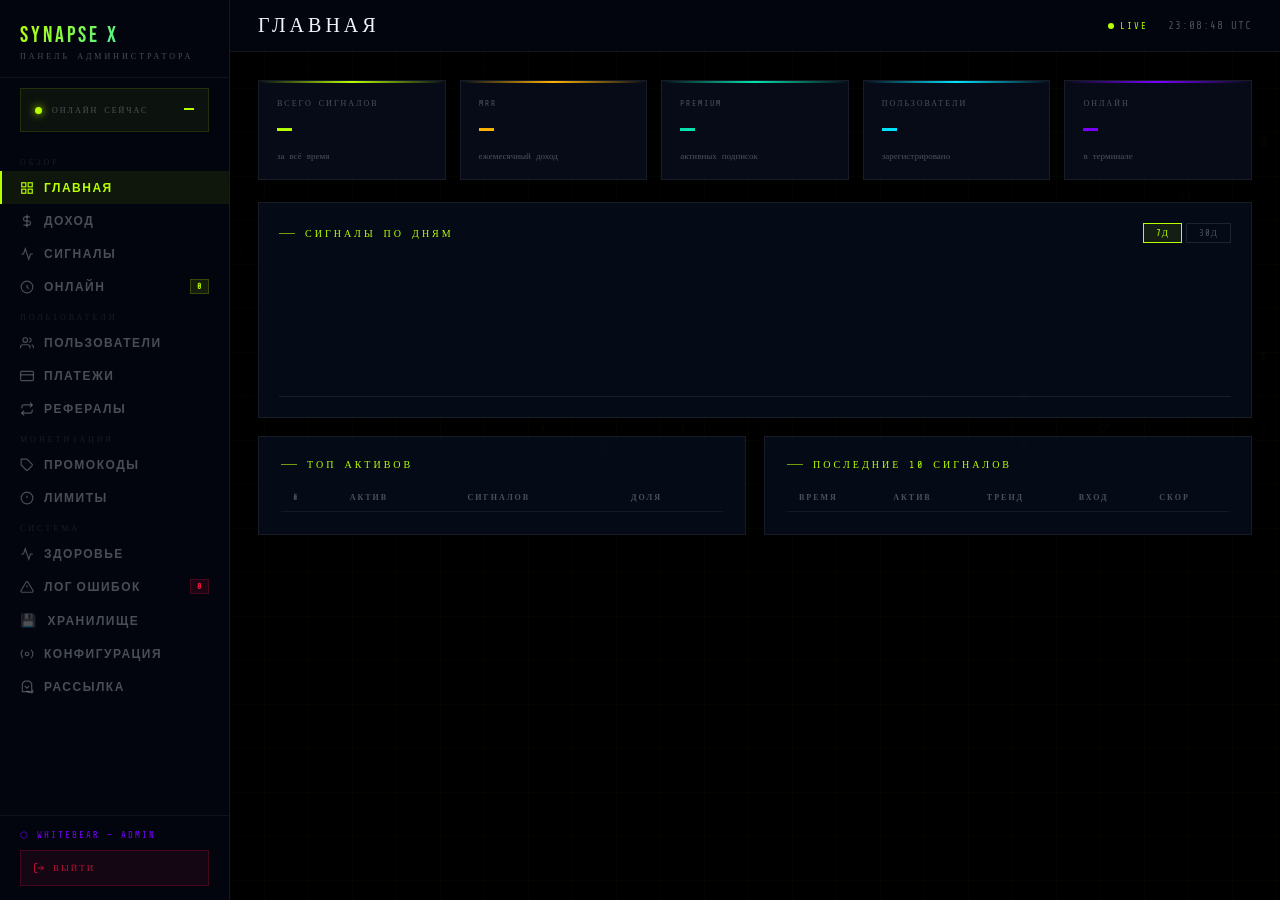
==== commit b2336c90: "feat: S3 sync monitor in admin panel" ====
--- a/templates/admin.html
+++ b/templates/admin.html
@@ -668,6 +668,52 @@
       <div id="storage-trades" style="font-family:var(--fm);font-size:12px;color:var(--t2);line-height:2;"></div>
     </div>
 
+    <!-- S3 Monitor -->
+    <div style="background:var(--card-bg);border:1px solid var(--b);padding:16px;margin-bottom:16px;">
+      <div style="display:flex;align-items:center;justify-content:space-between;margin-bottom:12px;">
+        <div style="display:flex;align-items:center;gap:10px;">
+          <div id="s3-indicator" style="width:10px;height:10px;border-radius:50%;background:#444;flex-shrink:0;"></div>
+          <span style="font-family:var(--fm);font-size:10px;color:var(--t3);letter-spacing:2px;">S3 СИНХРОНИЗАЦИЯ</span>
+          <span id="s3-status-label" style="font-family:var(--fm);font-size:10px;color:var(--t3);">—</span>
+        </div>
+        <div style="display:flex;gap:8px;">
+          <button onclick="s3SyncNow()" class="btn-action" style="background:rgba(0,229,255,0.1);border-color:rgba(0,229,255,0.3);">☁ Синхронизировать</button>
+          <button onclick="loadS3Status()" class="btn-action">↻ Обновить</button>
+        </div>
+      </div>
+      <div style="display:grid;grid-template-columns:repeat(5,1fr);gap:10px;margin-bottom:12px;">
+        <div style="padding:10px;background:rgba(255,255,255,0.03);border:1px solid rgba(255,255,255,0.07);border-radius:6px;">
+          <div style="font-family:var(--fm);font-size:9px;color:var(--t3);letter-spacing:1px;margin-bottom:4px;">ЛОКАЛЬНАЯ БД</div>
+          <div id="s3-local-size" style="font-family:var(--fb);font-size:18px;color:#00e5ff;">—</div>
+          <div style="font-family:var(--fm);font-size:8px;color:var(--t4);">MB</div>
+        </div>
+        <div style="padding:10px;background:rgba(255,255,255,0.03);border:1px solid rgba(255,255,255,0.07);border-radius:6px;">
+          <div style="font-family:var(--fm);font-size:9px;color:var(--t3);letter-spacing:1px;margin-bottom:4px;">S3 РАЗМЕР</div>
+          <div id="s3-remote-size" style="font-family:var(--fb);font-size:18px;color:#b8ff00;">—</div>
+          <div style="font-family:var(--fm);font-size:8px;color:var(--t4);">MB</div>
+        </div>
+        <div style="padding:10px;background:rgba(255,255,255,0.03);border:1px solid rgba(255,255,255,0.07);border-radius:6px;">
+          <div style="font-family:var(--fm);font-size:9px;color:var(--t3);letter-spacing:1px;margin-bottom:4px;">ПОЛЬЗОВАТЕЛИ</div>
+          <div id="s3-users" style="font-family:var(--fb);font-size:18px;color:#7b00ff;">—</div>
+          <div style="font-family:var(--fm);font-size:8px;color:var(--t4);">в БД</div>
+        </div>
+        <div style="padding:10px;background:rgba(255,255,255,0.03);border:1px solid rgba(255,255,255,0.07);border-radius:6px;">
+          <div style="font-family:var(--fm);font-size:9px;color:var(--t3);letter-spacing:1px;margin-bottom:4px;">СИГНАЛЫ</div>
+          <div id="s3-signals" style="font-family:var(--fb);font-size:18px;color:#ff9500;">—</div>
+          <div style="font-family:var(--fm);font-size:8px;color:var(--t4);">в БД</div>
+        </div>
+        <div style="padding:10px;background:rgba(255,255,255,0.03);border:1px solid rgba(255,255,255,0.07);border-radius:6px;">
+          <div style="font-family:var(--fm);font-size:9px;color:var(--t3);letter-spacing:1px;margin-bottom:4px;">СДЕЛКИ</div>
+          <div id="s3-trades" style="font-family:var(--fb);font-size:18px;color:#00cc88;">—</div>
+          <div style="font-family:var(--fm);font-size:8px;color:var(--t4);">в БД</div>
+        </div>
+      </div>
+      <div style="font-family:var(--fm);font-size:10px;color:var(--t3);">
+        Последний бэкап: <span id="s3-last-sync" style="color:var(--t2);">—</span>
+      </div>
+      <div id="s3-action-log" style="font-family:var(--fm);font-size:11px;color:var(--t3);margin-top:6px;min-height:16px;"></div>
+    </div>
+
     <!-- Cleanup log -->
     <div style="background:var(--card-bg);border:1px solid var(--b);padding:16px;">
       <div style="font-family:var(--fm);font-size:10px;color:var(--t3);letter-spacing:2px;margin-bottom:8px;">ЛОГ ОЧИСТКИ</div>
@@ -1268,9 +1314,49 @@
   else toast('ОШИБКА: '+d.error,'error');
 }
 
+// ── S3 Monitor ────────────────────────────────────────────────────────────────
+async function loadS3Status() {
+  try {
+    const r = await fetch('/admin/api/s3/status');
+    const d = await r.json();
+    const ind   = document.getElementById('s3-indicator');
+    const lbl   = document.getElementById('s3-status-label');
+    const colors = { synced:'#00ff88', out_of_sync:'#ffbb00', error:'#ff4444', not_configured:'#444' };
+    const labels = { synced:'✓ синхронизировано', out_of_sync:'⚠ не синхронизировано', error:'✗ ошибка', not_configured:'не настроен' };
+    const st = d.status || 'not_configured';
+    if (ind) { ind.style.background = colors[st] || '#444'; ind.style.boxShadow = st==='synced'?'0 0 6px #00ff88':'none'; }
+    if (lbl) lbl.textContent = labels[st] || st;
+    const set = (id, val) => { const el=document.getElementById(id); if(el) el.textContent=val; };
+    set('s3-local-size',  d.local_size_mb  ?? '—');
+    set('s3-remote-size', d.s3_size_mb     ?? '—');
+    set('s3-users',       d.users          ?? '—');
+    set('s3-signals',     d.signals        ?? '—');
+    set('s3-trades',      d.trades         ?? '—');
+    if (d.s3_last_modified) {
+      const dt = new Date(d.s3_last_modified);
+      set('s3-last-sync', dt.toLocaleString('ru-RU'));
+    }
+  } catch(e) { console.error('s3 status:', e); }
+}
+
+async function s3SyncNow() {
+  const logEl = document.getElementById('s3-action-log');
+  if (logEl) logEl.innerHTML = '⏳ Загружаем на S3...';
+  try {
+    const r = await fetch('/admin/api/s3/sync/now', {method:'POST'});
+    const d = await r.json();
+    if (logEl) logEl.innerHTML = d.error ? `<span style="color:#ff4444">✗ ${d.error}</span>` : `<span style="color:#00ff88">✅ ${d.message}</span>`;
+    setTimeout(loadS3Status, 1000);
+  } catch(e) {
+    if (logEl) logEl.innerHTML = `<span style="color:#ff4444">✗ ${e.message}</span>`;
+  }
+}
+
 // ── Инициализация ─────────────────────────────────────────────────────────────
 loadDashboard();
+loadS3Status();
 setInterval(loadDashboard,30000);
+setInterval(loadS3Status, 30000);
 setInterval(async()=>{
   try{const r=await fetch('/admin/api/online');const d=await r.json();
     const n=d.count??0;
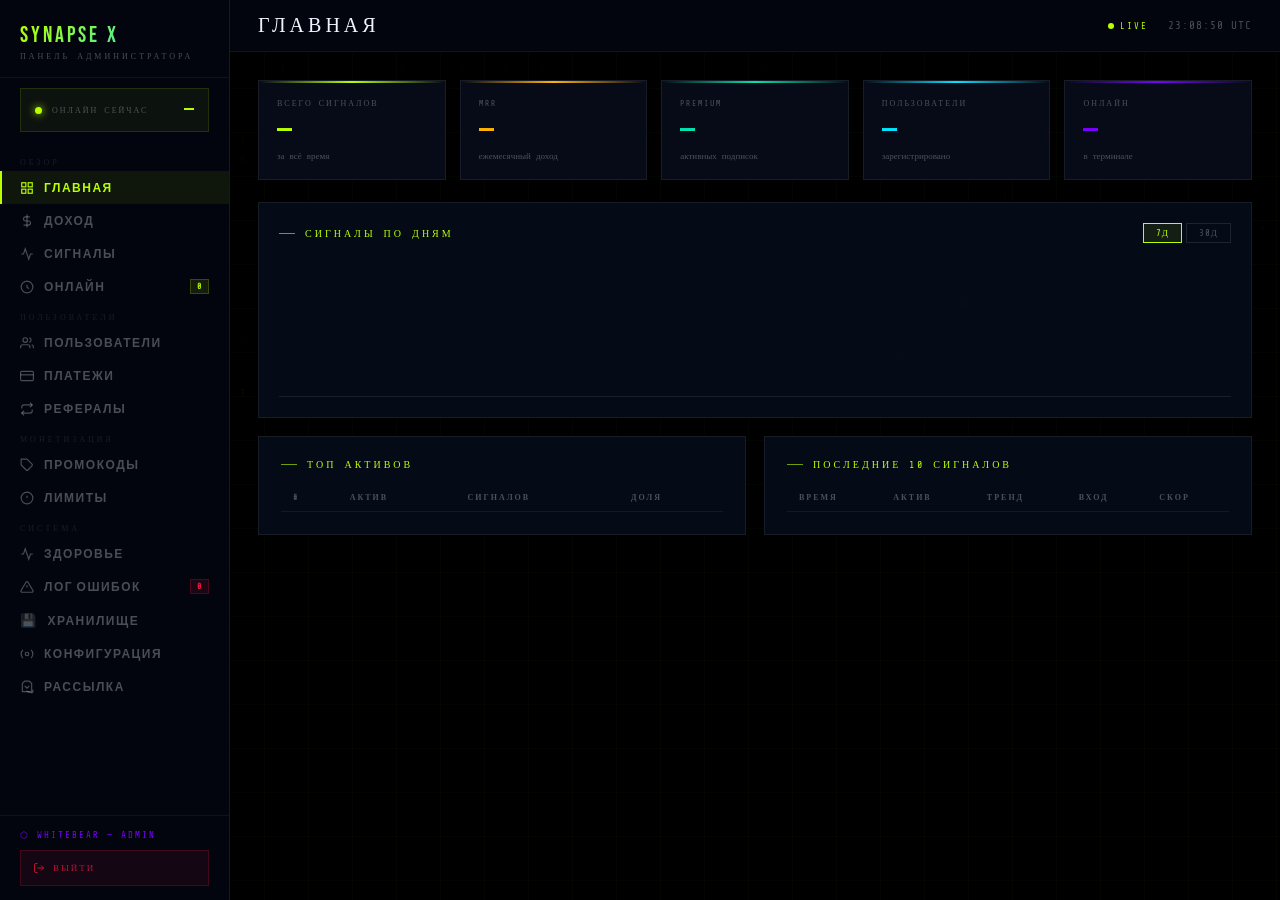
==== commit 937a7657: "feat: admin DB download/upload + fix SHORT TP/SL direction" ====
--- a/templates/admin.html
+++ b/templates/admin.html
@@ -648,6 +648,44 @@
         <button onclick="runCleanup(30)" class="btn-action btn-danger">⚠ Очистить 30д+</button>
       </div>
     </div>
+    <div style="display:flex;gap:10px;margin-bottom:16px;flex-wrap:wrap;align-items:center;">
+      <a href="/admin/db/download"
+         style="padding:10px 20px;background:rgba(0,229,255,0.1);border:1px solid rgba(0,229,255,0.4);
+                color:#00e5ff;font-family:'Share Tech Mono',monospace;font-size:11px;
+                letter-spacing:2px;text-decoration:none;cursor:pointer;">
+        💾 СКАЧАТЬ БД
+      </a>
+      <label style="padding:10px 20px;background:rgba(184,255,0,0.1);border:1px solid rgba(184,255,0,0.4);
+                    color:#b8ff00;font-family:'Share Tech Mono',monospace;font-size:11px;
+                    letter-spacing:2px;cursor:pointer;">
+        📤 ЗАГРУЗИТЬ БД
+        <input type="file" id="db-upload-input" accept=".db" style="display:none" onchange="uploadDB(this)">
+      </label>
+      <div id="upload-status" style="font-family:'Share Tech Mono',monospace;font-size:10px;color:#607080;padding:10px;display:none;"></div>
+    </div>
+    <script>
+    async function uploadDB(input) {
+      const file = input.files[0];
+      if (!file) return;
+      const status = document.getElementById('upload-status');
+      status.style.display = 'block';
+      status.style.color = '#00e5ff';
+      status.textContent = '⟳ Загрузка...';
+      try {
+        const fd = new FormData();
+        fd.append('db_file', file);
+        const r = await fetch('/admin/db/upload', {method:'POST', body:fd});
+        const d = await r.json();
+        status.style.color = d.status === 'OK' ? '#b8ff00' : '#ff1e50';
+        status.textContent = d.message || d.error;
+        if (d.status === 'OK') setTimeout(() => location.reload(), 2000);
+      } catch(e) {
+        status.style.color = '#ff1e50';
+        status.textContent = '❌ Ошибка: ' + e.message;
+      }
+      input.value = '';
+    }
+    </script>
 
     <!-- DB Size -->
     <div style="display:grid;grid-template-columns:repeat(3,1fr);gap:12px;margin-bottom:20px;" id="storage-cards">
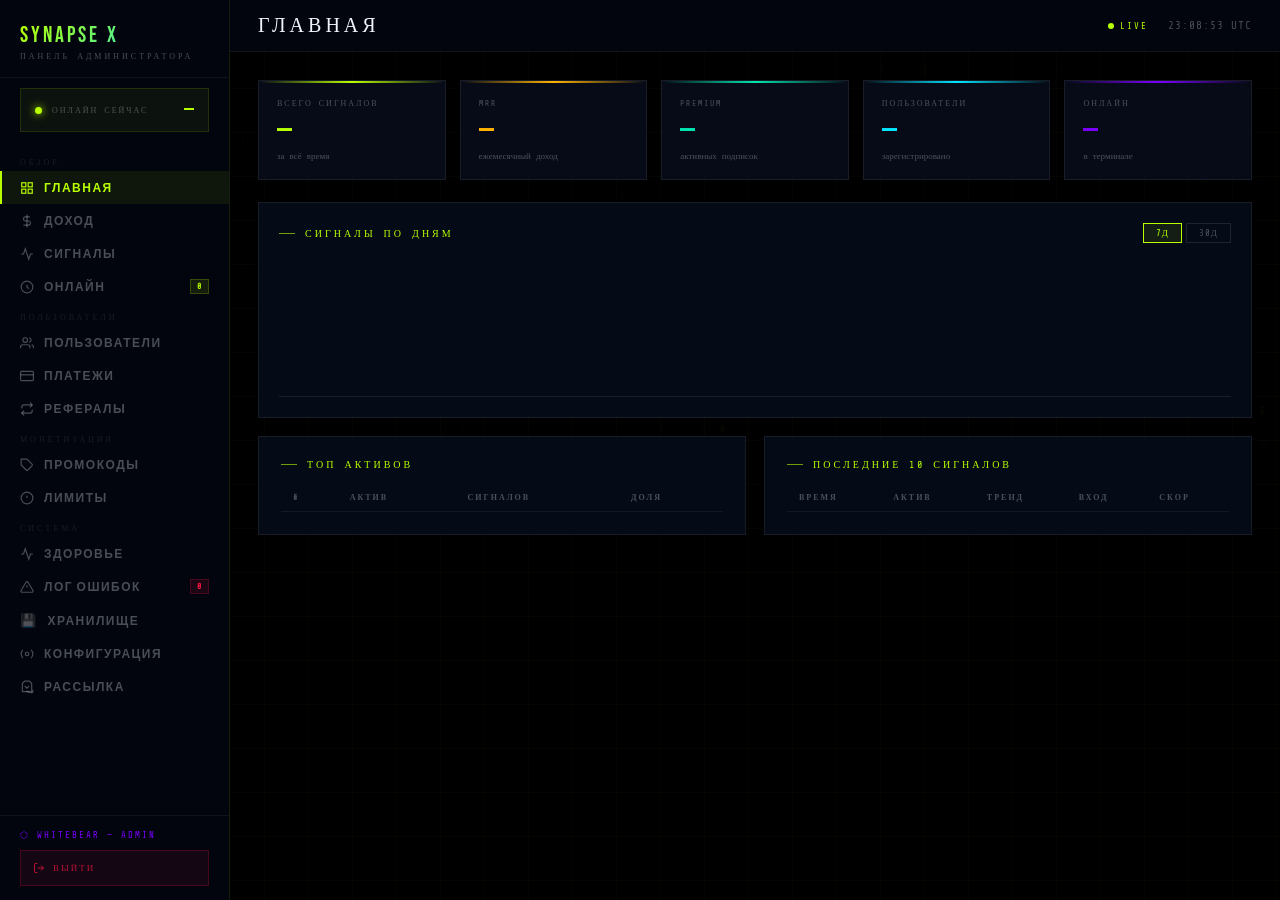
==== commit 9f91b6fd: "feat: fix TP/SL formula + gemini->groq + migrations + admin stats + user management + S3 30min + con" ====
--- a/templates/admin.html
+++ b/templates/admin.html
@@ -663,6 +663,94 @@
       </label>
       <div id="upload-status" style="font-family:'Share Tech Mono',monospace;font-size:10px;color:#607080;padding:10px;display:none;"></div>
     </div>
+
+    <!-- Live-статистика -->
+    <div style="display:grid;grid-template-columns:repeat(3,1fr);gap:12px;margin-top:16px;margin-bottom:16px;" id="admin-stats-grid">
+      <div class="stat-card"><div id="st-users" class="stat-value">—</div><div class="stat-label">ПОЛЬЗОВАТЕЛЕЙ</div></div>
+      <div class="stat-card"><div id="st-premium" class="stat-value" style="color:#b8ff00">—</div><div class="stat-label">PREMIUM</div></div>
+      <div class="stat-card"><div id="st-trial" class="stat-value" style="color:#00e5ff">—</div><div class="stat-label">TRIAL</div></div>
+      <div class="stat-card"><div id="st-signals-today" class="stat-value">—</div><div class="stat-label">СИГНАЛОВ СЕГОДНЯ</div></div>
+      <div class="stat-card"><div id="st-signals-total" class="stat-value">—</div><div class="stat-label">СИГНАЛОВ ВСЕГО</div></div>
+      <div class="stat-card"><div id="st-db-size" class="stat-value">—</div><div class="stat-label">РАЗМЕР БД</div></div>
+    </div>
+    <script>
+    async function loadAdminStats() {
+      try {
+        const r = await fetch('/admin/api/stats');
+        const d = await r.json();
+        document.getElementById('st-users').textContent         = d.total_users || 0;
+        document.getElementById('st-premium').textContent       = d.premium_users || 0;
+        document.getElementById('st-trial').textContent         = d.trial_users || 0;
+        document.getElementById('st-signals-today').textContent = d.signals_today || 0;
+        document.getElementById('st-signals-total').textContent = d.signals_total || 0;
+        document.getElementById('st-db-size').textContent       = (d.db_size_kb || 0) + ' KB';
+      } catch(e) { console.warn('Stats error:', e); }
+    }
+    loadAdminStats();
+    setInterval(loadAdminStats, 30000);
+    </script>
+
+    <!-- Таблица пользователей -->
+    <div id="users-table-wrap" style="margin-top:20px;overflow-x:auto;">
+      <table style="width:100%;font-family:'Share Tech Mono',monospace;font-size:11px;border-collapse:collapse;">
+        <thead>
+          <tr style="color:rgba(240,244,255,0.4);border-bottom:1px solid rgba(255,255,255,0.1);">
+            <th style="padding:8px;text-align:left;">EMAIL</th>
+            <th style="padding:8px;text-align:left;">СТАТУС</th>
+            <th style="padding:8px;text-align:left;">ДО</th>
+            <th style="padding:8px;text-align:left;">ДЕЙСТВИЯ</th>
+          </tr>
+        </thead>
+        <tbody id="users-tbody"></tbody>
+      </table>
+    </div>
+    <script>
+    async function loadUsersStorage() {
+      try {
+        const r = await fetch('/admin/api/users');
+        const d = await r.json();
+        const users = d.users || d;
+        const tbody = document.getElementById('users-tbody');
+        if (!tbody) return;
+        tbody.innerHTML = users.map(u => `
+          <tr style="border-bottom:1px solid rgba(255,255,255,0.05);">
+            <td style="padding:8px;color:#f0f4ff">${u.email || (u.uid||'').slice(0,12)}</td>
+            <td style="padding:8px">
+              ${u.is_premium
+                ? '<span style="color:#b8ff00">★ PREMIUM</span>'
+                : u.trial_until
+                ? '<span style="color:#00e5ff">⏱ TRIAL</span>'
+                : '<span style="color:rgba(240,244,255,0.3)">FREE</span>'}
+            </td>
+            <td style="padding:8px;color:rgba(240,244,255,0.4);font-size:10px">
+              ${u.premium_until ? u.premium_until.slice(0,10) : '—'}
+            </td>
+            <td style="padding:8px">
+              <button onclick="setPremiumStorage('${u.uid}', ${!u.is_premium})"
+                style="padding:4px 10px;font-size:10px;cursor:pointer;
+                       background:${u.is_premium ? 'rgba(255,30,80,0.15)' : 'rgba(184,255,0,0.15)'};
+                       border:1px solid ${u.is_premium ? 'rgba(255,30,80,0.4)' : 'rgba(184,255,0,0.4)'};
+                       color:${u.is_premium ? '#ff1e50' : '#b8ff00'};
+                       font-family:inherit;">
+                ${u.is_premium ? 'УБРАТЬ' : 'ДАТЬ PREMIUM'}
+              </button>
+            </td>
+          </tr>
+        `).join('');
+      } catch(e) { console.warn('Users error:', e); }
+    }
+    async function setPremiumStorage(uid, give) {
+      await fetch(`/admin/api/users/${uid}/premium`, {
+        method: 'POST',
+        headers: {'Content-Type': 'application/json'},
+        body: JSON.stringify({is_premium: give, days: 30})
+      });
+      loadUsersStorage();
+      loadAdminStats();
+    }
+    loadUsersStorage();
+    </script>
+
     <script>
     async function uploadDB(input) {
       const file = input.files[0];
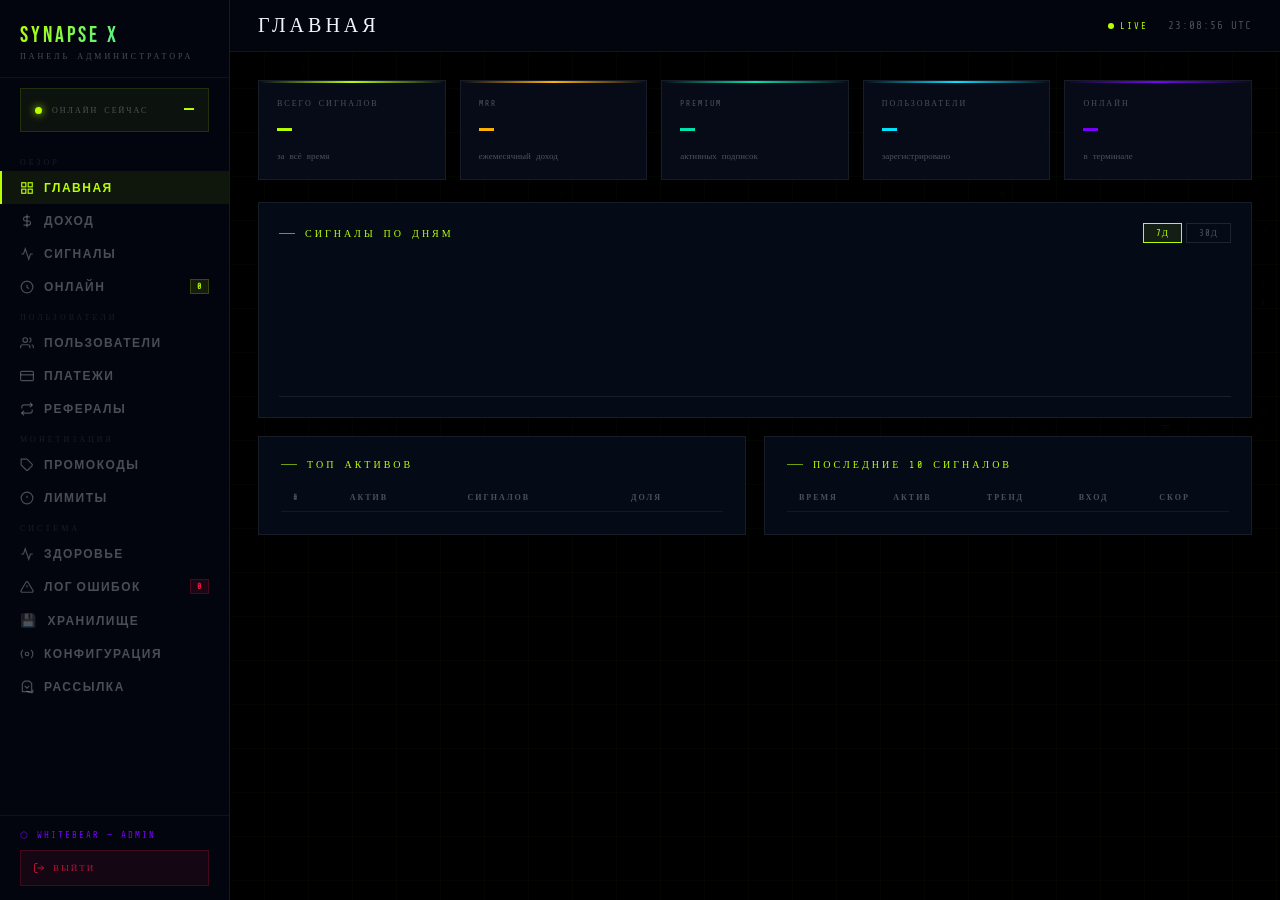
==== commit 5fd5d51e: "fix: TP/SL validation + telegram channel diagnostics - app.py /api/entry: add direction-based TP/SL " ====
--- a/templates/admin.html
+++ b/templates/admin.html
@@ -644,6 +644,7 @@
       <div style="display:flex;gap:8px;">
         <button onclick="loadStorage()" class="btn-action">🔄 Обновить</button>
         <button onclick="runDbBackup()" class="btn-action" style="background:rgba(0,229,255,0.1);border-color:rgba(0,229,255,0.3);">💾 Бэкап в Telegram</button>
+        <button onclick="testTelegram()" style="padding:8px 16px;background:rgba(0,229,255,0.1);border:1px solid rgba(0,229,255,0.4);color:#00e5ff;font-family:'Share Tech Mono',monospace;font-size:10px;letter-spacing:2px;cursor:pointer;">📢 ТЕСТ КАНАЛА</button>
         <button onclick="runCleanup(60)" class="btn-action" style="background:rgba(255,179,0,0.1);border-color:rgba(255,179,0,0.3);">🗑 Очистить 60д+</button>
         <button onclick="runCleanup(30)" class="btn-action btn-danger">⚠ Очистить 30д+</button>
       </div>
@@ -1560,6 +1561,12 @@
   } catch(e) { console.error('storage:', e); }
 }
 
+async function testTelegram() {
+  const r = await fetch('/admin/api/test/telegram', {method:'POST'});
+  const d = await r.json();
+  alert(JSON.stringify(d, null, 2));
+}
+
 async function runDbBackup() {
   const logEl = document.getElementById('storage-cleanup-log');
   if (logEl) logEl.innerHTML = '⏳ Создаём бэкап БД...';
